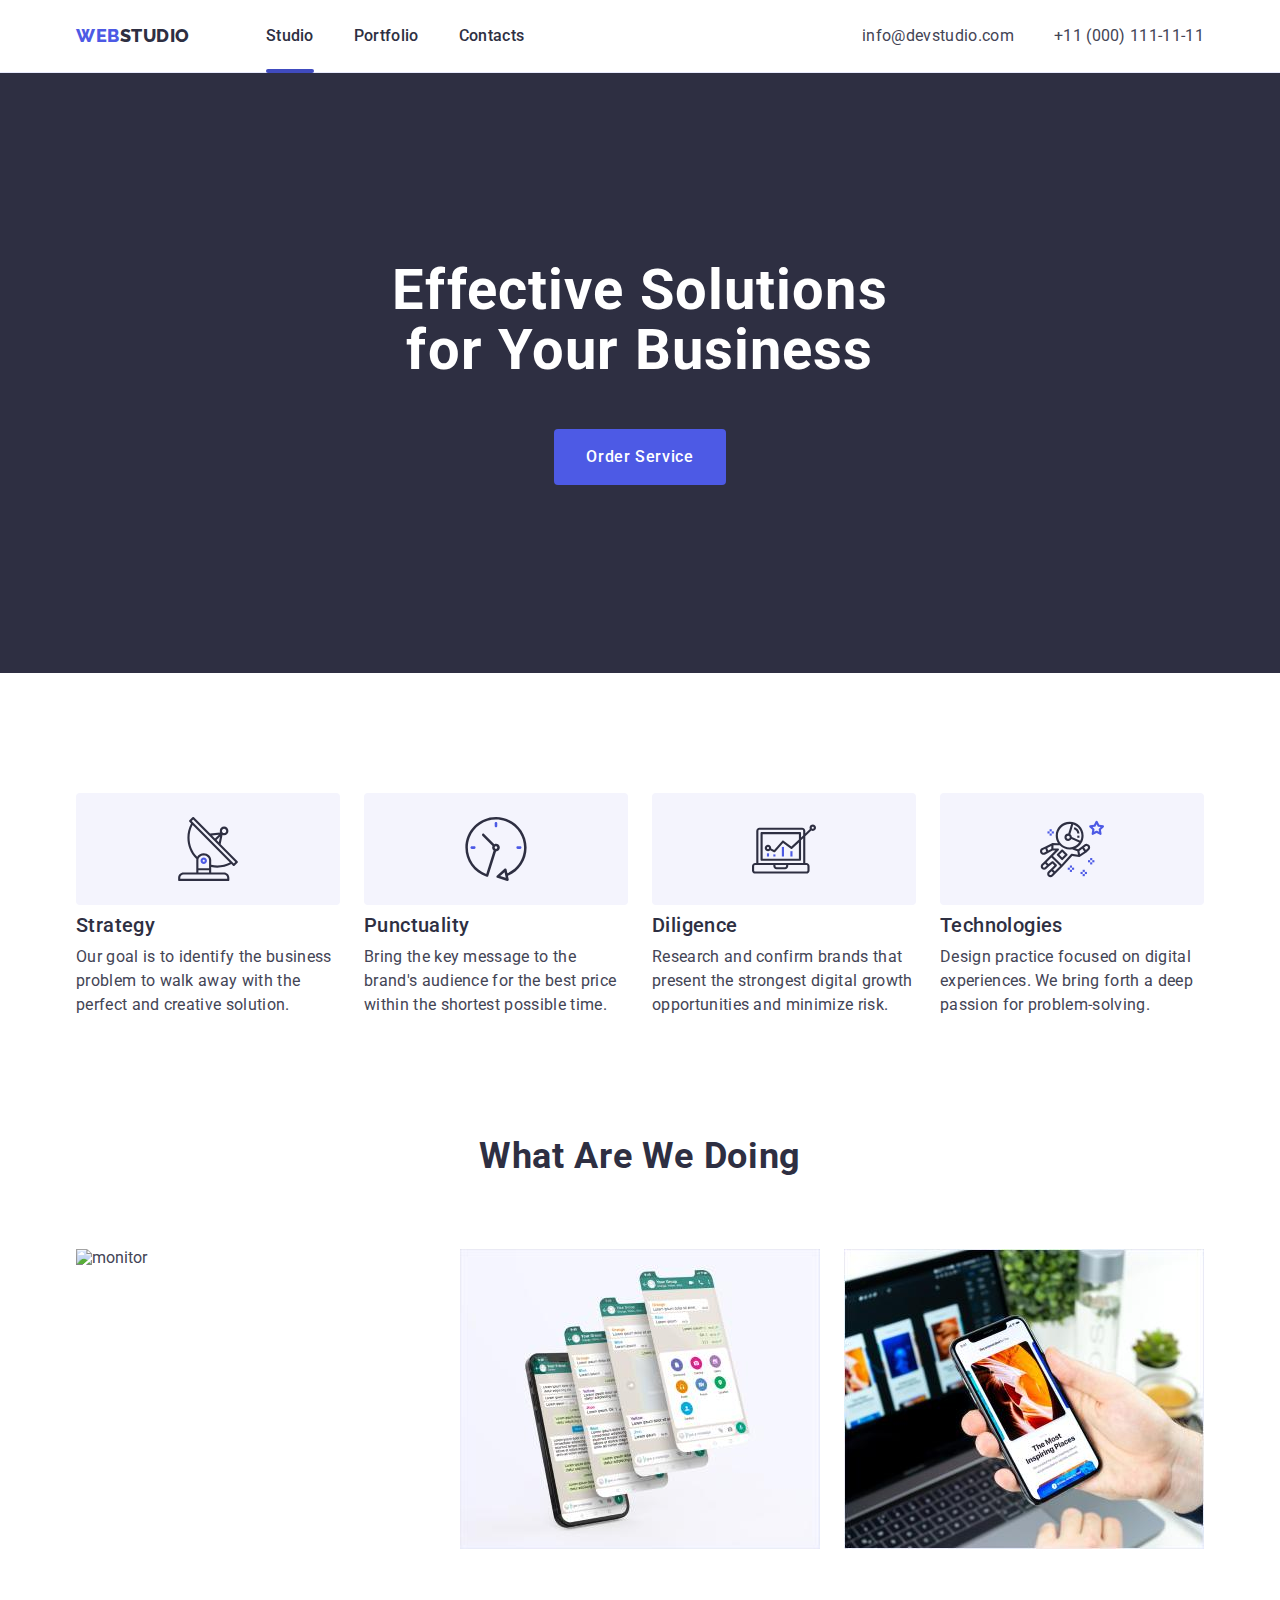
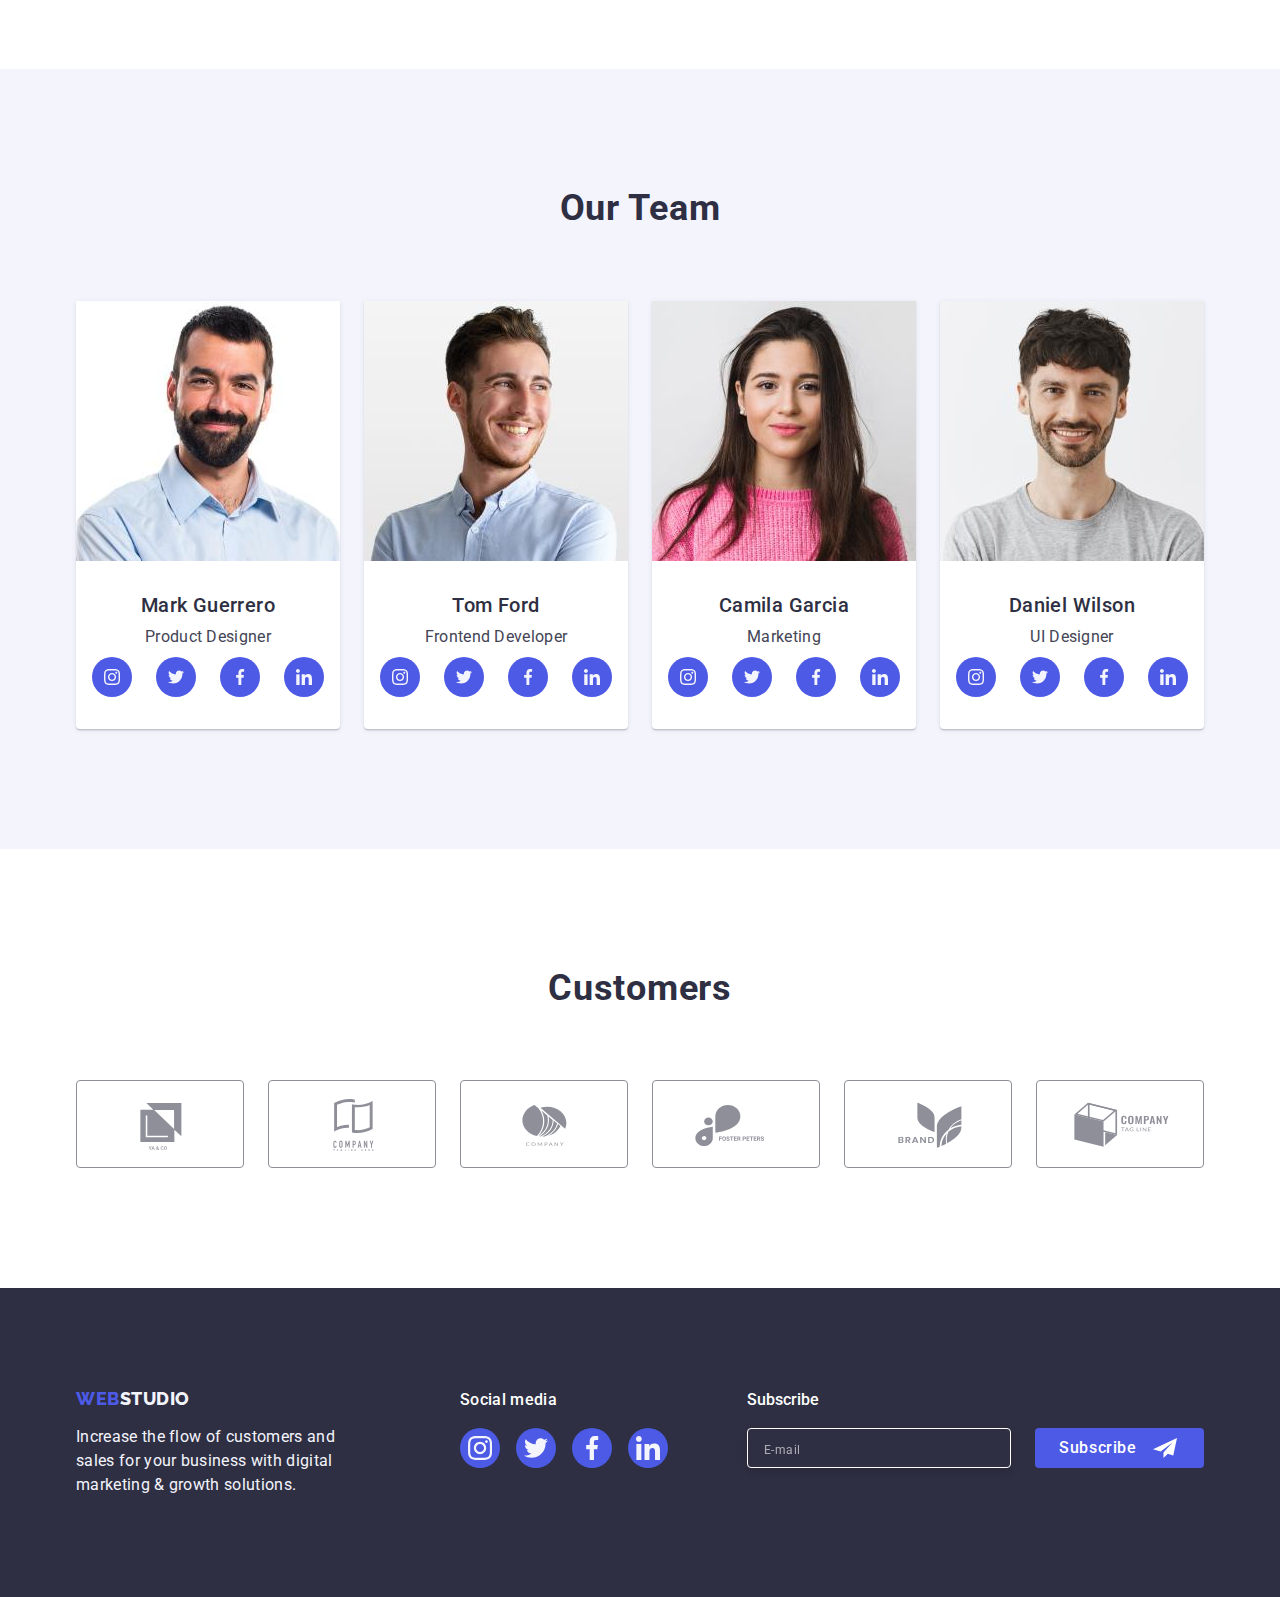
==== index.html @ d2560e0f "hw done" ====
<!DOCTYPE html>
<html lang="en">

<head>
    <meta charset="UTF-8">
    <meta http-equiv="X-UA-Compatible" content="IE=edge">
    <meta name="viewport" content="width=device-width, initial-scale=1.0">
    <title>Studio</title>
    <link rel="preconnect" href="https://fonts.googleapis.com">
    <link rel="preconnect" href="https://fonts.gstatic.com" crossorigin>
    <link href="https://fonts.googleapis.com/css2?family=Raleway:wght@800&family=Roboto:wght@400;500;700;900&display=swap"
        rel="stylesheet">
    <link rel="stylesheet" href="https://cdn.jsdelivr.net/npm/modern-normalize@1.1.0/modern-normalize.min.css">
    <link rel="stylesheet" href="./css/styles.css">
   
</head>

<body>
    <!-- header -->
    <header class="header">
        <div class="container header-container">
            <nav class="navbar">
                <a href="./index.html" class="logo header-logo link">Web<span class="studio">Studio</span></a>
                <ul class="navbar-list list">
                    <li class="navbar-item">
                        <a href="./index.html" class="navbar-link active link">Studio</a>
                    </li>
                    <li class="navbar-item">
                        <a href="./portfolio.html" class="navbar-link link">Portfolio</a>
                    </li>
                    <li class="navbar-item">
                        <a href="" class="navbar-link link">Contacts</a>
                    </li>
                </ul>
            </nav>
            <address class="address">
                <ul class="address-list list">
                    <li class="address-item">
                        <a href="mailto:info@devstudio.com" class="address-link link">info@devstudio.com</a>
                    </li>
                    <li class="address-item">
                        <a href="+110001111111" class="address-link link">+11 (000) 111-11-11</a>
                    </li>
                </ul>
            </address>
        </div>   
    </header>
    <main>
        <section class="hero">
            <div class="container">
                <h1 class="hero-title">Effective Solutions
                    for Your Business</h1>
                <button type="button" class="button" data-modal-open>Order Service</button>
            </div>   
        </section>
        <!-- features -->
        <section class="features">
            <div class="container">
                <h2 hidden class="title">features</h2>
                <ul class="features-list list">
                    <li class="features-item">
                        <div class="features-item-icon">
                            <svg class="features-icon" width="64" height="64">
                                <use href="./images/icons.svg#icon-antenna"></use>
                            </svg>
                        </div>
                        <h3 class="subtitle">Strategy</h3>
                        <p class="descr">Our goal is to identify the business
                            problem to walk away with the perfect and creative solution.</p>
                    </li>
                    <li class="features-item">
                        <div class="features-item-icon">
                            <svg class="features-icon" width="64" height="64">
                                <use href="./images/icons.svg#icon-clock"></use>
                            </svg>
                        </div>
                        <h3 class="subtitle">Punctuality</h3>
                        <p class="descr">Bring the key message to the brand's audience for the best price within the shortest possible
                            time.</p>
                    </li>
                    <li class="features-item">
                        <div class="features-item-icon">
                            <svg class="features-icon" width="64" height="64">
                                <use href="./images/icons.svg#icon-diagram"></use>
                            </svg>
                        </div>
                        <h3 class="subtitle">Diligence</h3>
                        <p class="descr">Research and confirm brands that present the strongest digital growth opportunities and
                            minimize
                            risk.</p>
                    </li>
                    <li class="features-item">
                        <div class="features-item-icon">
                            <svg class="features-icon" width="64" height="64">
                                <use href="./images/icons.svg#icon-astronaut"></use>
                            </svg>
                        </div>
                        <h3 class="subtitle">Technologies</h3>
                        <p class="descr">Design practice focused on digital experiences. We bring forth a deep passion for
                            problem-solving.</p>
                    </li>
                </ul>
            </div>   
        </section>
        <!-- What are we doing -->
        <section class="services">
            <div class="container">
                <h2 class="title">What are we doing</h2>
                <ul class="services-list list">
                    <li class="services-item"><img src="./images/img1.jpg" alt="monitor" width="360"></li>
                    <li class="services-item"><img src="./images/img2.jpg" alt="phon" width="360"></li>
                    <li class="services-item"><img src="./images/img3.jpg" alt="laptop" width="360"></li>
                </ul>
            </div>   
        </section>
        <!-- our team -->
        <section class="team">
            <div class="container">
                <h2 class="title">Our team</h2>
                <ul class="team-list list">
                    <li class="team-item">
                        <img src="./images/team/card1.jpg" alt="Mark Guerrero" width="264">
                        <div class="team-text">
                            <h3 class="subtitle">Mark Guerrero</h3>
                            <p class="descr">Product Designer</p>
                            <ul class="team-social-list list">
                                <li class="team-social-item">
                                    <a href="#" class="team-social-link link">
                                        <svg class="team-social-icon" width="16" height="16">
                                            <use href="./images/icons.svg#icon-instagram1"></use>
                                        </svg>
                                    </a>
                                </li>
                                <li class="team-social-item">
                                    <a href="" class="team-social-link link">
                                        <svg class="team-social-icon" width="16" height="16">
                                            <use href="./images/icons.svg#icon-twitter1"></use>
                                        </svg>
                                    </a>
                                </li>
                                <li class="team-social-item">
                                    <a href="" class="team-social-link link">
                                        <svg class="team-social-icon" width="16" height="16">
                                            <use href="./images/icons.svg#icon-facebook1"></use>
                                        </svg>
                                    </a>
                                </li>
                                <li class="team-social-item">
                                    <a href="" class="team-social-link link">
                                        <svg class="team-social-icon" width="16" height="16">
                                            <use href="./images/icons.svg#icon-linkedin1"></use>
                                        </svg>
                                    </a>
                                </li>
                            </ul>
                        </div>  
                    </li>
                    <li class="team-item">
                        <img src="./images/team/card2.jpg" alt="Tom Ford" width="264">
                        <div class="team-text">
                            <h3 class="subtitle">Tom Ford</h3>
                            <p class="descr">Frontend Developer</p>
                            <ul class="team-social-list list">
                                <li class="team-social-item">
                                    <a href="#" class="team-social-link link">
                                        <svg class="team-social-icon" width="16" height="16">
                                            <use href="./images/icons.svg#icon-instagram1"></use>
                                        </svg>
                                    </a>
                                </li>
                                <li class="team-social-item">
                                    <a href="" class="team-social-link link">
                                        <svg class="team-social-icon" width="16" height="16">
                                            <use href="./images/icons.svg#icon-twitter1"></use>
                                        </svg>
                                    </a>
                                </li>
                                <li class="team-social-item">
                                    <a href="" class="team-social-link link">
                                        <svg class="team-social-icon" width="16" height="16">
                                            <use href="./images/icons.svg#icon-facebook1"></use>
                                        </svg>
                                    </a>
                                </li>
                                <li class="team-social-item">
                                    <a href="" class="team-social-link link">
                                        <svg class="team-social-icon" width="16" height="16">
                                            <use href="./images/icons.svg#icon-linkedin1"></use>
                                        </svg>
                                    </a>
                                </li>
                            </ul>
                        </div>   
                    </li>
                    <li class="team-item">
                        <img src="./images/team/card3.jpg" alt="Camila Garcia" width="264">
                        <div class="team-text">
                            <h3 class="subtitle">Camila Garcia</h3>
                            <p class="descr">Marketing</p>
                            <ul class="team-social-list list">
                                <li class="team-social-item">
                                    <a href="#" class="team-social-link link">
                                        <svg class="team-social-icon" width="16" height="16">
                                            <use href="./images/icons.svg#icon-instagram1"></use>
                                        </svg>
                                    </a>
                                </li>
                                <li class="team-social-item">
                                    <a href="" class="team-social-link link">
                                        <svg class="team-social-icon" width="16" height="16">
                                            <use href="./images/icons.svg#icon-twitter1"></use>
                                        </svg>
                                    </a>
                                </li>
                                <li class="team-social-item">
                                    <a href="" class="team-social-link link">
                                        <svg class="team-social-icon" width="16" height="16">
                                            <use href="./images/icons.svg#icon-facebook1"></use>
                                        </svg>
                                    </a>
                                </li>
                                <li class="team-social-item">
                                    <a href="" class="team-social-link link">
                                        <svg class="team-social-icon" width="16" height="16">
                                            <use href="./images/icons.svg#icon-linkedin1"></use>
                                        </svg>
                                    </a>
                                </li>
                            </ul>
                        </div>   
                    </li>
                    <li class="team-item">
                        <img src="./images/team/card4.jpg" alt="Daniel Wilson" width="264">
                        <div class="team-text">
                            <h3 class="subtitle">Daniel Wilson</h3>
                            <p class="descr">UI Designer</p>
                            <ul class="team-social-list list">
                                <li class="team-social-item">
                                    <a href="#" class="team-social-link link">
                                        <svg class="team-social-icon" width="16" height="16">
                                            <use href="./images/icons.svg#icon-instagram1"></use>
                                        </svg>
                                    </a>
                                </li>
                                <li class="team-social-item">
                                    <a href="" class="team-social-link link">
                                        <svg class="team-social-icon" width="16" height="16">
                                            <use href="./images/icons.svg#icon-twitter1"></use>
                                        </svg>
                                    </a>
                                </li>
                                <li class="team-social-item">
                                    <a href="" class="team-social-link link">
                                        <svg class="team-social-icon" width="16" height="16">
                                            <use href="./images/icons.svg#icon-facebook1"></use>
                                        </svg>
                                    </a>
                                </li>
                                <li class="team-social-item">
                                    <a href="" class="team-social-link link">
                                        <svg class="team-social-icon" width="16" height="16">
                                            <use href="./images/icons.svg#icon-linkedin1"></use>
                                        </svg>
                                    </a>
                                </li>
                            </ul>
                        </div>   
                    </li>
                </ul>
            </div>   
        </section>
        <!-- customers -->
        <section class="customers">
            <div class="container">
                <h2 class="title customers-title">Customers</h2>
                <ul class="customers-list list">
                    <li class="customers-item">
                        <a href="#" class="customers-link link">
                            <svg class="customer-icon" width="104" height="56">
                                <use href="./images/icons.svg#icon-customer1"></use>
                            </svg>
                        </a>
                    </li>
                    <li class="customers-item">
                        <a href="#" class="customers-link link">
                            <svg class="customer-icon" width="104" height="56">
                                <use href="./images/icons.svg#icon-customer2"></use>
                            </svg>
                        </a>
                    </li>
                    <li class="customers-item">
                        <a href="#" class="customers-link link">
                            <svg class="customer-icon" width="104" height="56">
                                <use href="./images/icons.svg#icon-customer3"></use>
                            </svg>
                        </a>
                    </li>
                    <li class="customers-item">
                        <a href="#" class="customers-link link">
                            <svg class="customer-icon" width="104" height="56">
                                <use href="./images/icons.svg#icon-customer4"></use>
                            </svg>
                        </a>
                    </li>
                    <li class="customers-item">
                        <a href="#" class="customers-link link">
                            <svg class="customer-icon" width="104" height="56">
                                <use href="./images/icons.svg#icon-customer5"></use>
                            </svg>
                        </a>
                    </li>
                    <li class="customers-item">
                        <a href="#" class="customers-link link">
                            <svg class="customer-icon" width="104" height="56">
                                <use href="./images/icons.svg#icon-customer6"></use>
                            </svg>
                        </a>
                    </li>
                </ul>
            </div>
        </section>
    </main>
    <!-- footer -->
    <footer class="footer">
        <div class="container footer-container">
            <div class="footer-logo-container">
                <a href="./index.html" class="footer-logo link">Web<span class="footer-logo-studio">Studio</span></a>
                <p class="footer-descr">Increase the flow of customers and sales for your business with digital marketing & growth
                    solutions.</p>
            </div> 
            <div class="footer-media-container">
                <p class="footer-descr-media">Social media</p>
                <ul class="footer-list list">
                    <li class="footer-item">
                        <a href="#" class="footer-link link">
                            <svg class="footer-icon" width="24" height="24">
                                <use href="./images/icons.svg#icon-instagram2"></use>
                            </svg>
                        </a>
                    </li>
                    <li class="footer-item">
                        <a href="#" class="footer-link link">
                            <svg class="footer-icon" width="24" height="24">
                                <use href="./images/icons.svg#icon-twitter2"></use>
                            </svg>
                        </a>
                    </li>
                    <li class="footer-item">
                        <a href="#" class="footer-link link">
                            <svg class="footer-icon" width="24" height="24">
                                <use href="./images/icons.svg#icon-facebook2"></use>
                            </svg>
                        </a>
                    </li>
                    <li class="footer-item">
                        <a href="#" class="footer-link link">
                            <svg class="footer-icon" width="24" height="24">
                                <use href="./images/icons.svg#icon-linkedin2"></use>
                            </svg>
                        </a>
                    </li>
                </ul>
            </div>
            <div class="subscribe">
                <p class="footer-subscribe">Subscribe</p>
                <form class="subscribe-form">
                    <input type="email" name="email" placeholder="E-mail" class="email" />
                    <button type="submit" class="subscribe-button button">
                        Subscribe
                        <svg width="24" height="24" class="svg">
                            <use href="./images/icons.svg#icon-plane"></use>
                        </svg>
                    </button>
                </form>
            </div>
        </div>   
    </footer>
    <div class="backdrop is-hidden" data-modal>
        <div class="modal">
            <button type="button" class="modal-close-btn" data-modal-close>
                <svg class="modal-close-btn-icon" width="8" height="8">
                <use href="./images/icons.svg#icon-close-modal"></use></svg>
            </button>
            <p class="modal-text">Leave your contacts and we will call you back</p>
            <form class="modal-form">
                <label class="modal-form-field">
                    <span class="modal-form-input-desc">Name</span>
                    <span class="modal-form-input-wrapper">
                         <input type="text" name="user-name"  class="modal-form-input" required
                            pattern="[a-zA-Zа-яА-Я]+"
                            minlength="2">
                            <span class="modal-form-input-icon">
                                <svg width="18" height="24">
                                    <use href="./images/icons.svg#icon-person-black"></use>
                                </svg>
                            </span>
                        </span>
                </label>
                <label class="modal-form-field">
                    <span class="modal-form-input-desc">Phone</span>
                    <span class="modal-form-input-wrapper">
                        <input type="tel" name="user-phone" class="modal-form-input" required
                            pattern="[0-9]{3}-[0-9]{3}-[0-9]{2}-[0-9]{2}"
                            title="xxx-xxx-xx-xx">
                            <span class="modal-form-input-icon">
                                <svg width="18" height="24">
                                    <use href="./images/icons.svg#icon-phone"></use>
                                </svg>
                            </span>
                        </span>
                </label>
                <label class="modal-form-field">
                    <span class="modal-form-input-desc">Email</span>
                    <span class="modal-form-input-wrapper"> 
                    <input type="email" name="user-mail" class="modal-form-input">
                    <span class="modal-form-input-icon">
                        <svg width="18" height="24">
                            <use href="./images/icons.svg#icon-email-black1"></use>
                        </svg>
                    </span>
                </span>
                </label>
                <label class="modal-form-field">
                    <span class="modal-form-input-desc">Comment</span>
                    <textarea 
                        name="user-message"  
                        class="modal-form-message"
                        placeholder="Text input"
                    ></textarea>
                </label>
                <input
                    id="user-policy"
                    type="checkbox"
                    name="user-policy"
                    class="visually-hidden modal-form-check"/>
                <label for="user-policy" class="modal-form-check-desc">I accept the terms and conditions of the&nbsp;
                    <a href="" class="modal-privacy">Privacy Policy</a>
                </label>
                <button type="submit" class="modal-form-submit">Send</button>
            </form>
        </div>
    </div>
    <script src="./modal.js"></script>
</body>
<!-- is-hidden -->
       <!--  is-hidden -->
---- css/styles.css ----
:root {
    --main-color: #2E2F42;
    --active-color: #404BBF;
    --noactive-btn: #4D5AE5;
    --light-mode-bg: #F4F4FD;
    --subtle-backgrounds: #E7E9FC;
    --helper-text: #8E8F99;
    --body-text: #434455;
    --body-color: #FFFFFF;
}
h1,
h2,
h3,
h4,
p {
    margin-top: 0;
    margin-bottom: 0;
}
ul,
ol {
    margin-top: 0;
    margin-bottom: 0;
    padding-left: 0;
}
img {
    display: block;
}
button {
    cursor: pointer;
}

body{
    font-family: 'Roboto', sans-serif;
    background-color: var(--body-color);
    color: var(--body-text);
}

.list{
    list-style: none;
}

.link{
    text-decoration: none;
}

.container{
    padding: 0 15px;
    width: 1158px;
    margin: 0 auto;
}

/* Header */
.header-container{
    display: flex;
    justify-content: space-between;
}
.header {
    align-items: center;
    border-bottom: 1px solid var(--subtle-backgrounds);
    box-shadow: 0px 2px 1px rgba(46, 47, 66, 0.08), 0px 1px 1px rgba(46, 47, 66, 0.16), 0px 1px 6px rgba(46, 47, 66, 0.08);
}

.logo {
    font-family: 'Raleway', sans-serif;
    font-weight: 800;
    font-size: 18px;
    line-height: 1.17;
    letter-spacing: 0.03em;
    text-transform: uppercase;
    color: var(--noactive-btn);
}

.studio{
    color: var(--main-color);
}

.navbar{
    display: flex;
    align-items: center;

}

.header-logo {
    margin-right: 76px;
}

.navbar-list {
    display: flex;
    gap: 40px;
    padding: 24px 0 24px; 
}

/* .navbar-item {}  */

.navbar-link {
    position: relative;
    font-weight: 500;
    font-size: 16px;
    line-height: 1.5;
    letter-spacing: 0.02em;
    color: var(--main-color);
    padding: 24px 0 24px;
    transition: color 250ms cubic-bezier(0.4, 0, 0.2, 1);
}

.active::after {
    position: absolute;
    left: 0;
    bottom: -4px;
    content: '';
    display: block;
    width: 100%;
    height: 4px;
    border-radius: 2px;
    background-color:#404BBF;
    transition: opacity 250ms cubic-bezier(0.4, 0, 0.2, 1); ;
}






.navbar-link:hover,
.navbar-link:focus {
    color: var(--active-color);
}
.address {
    display: flex;
    align-items: center;
    font-style: normal;
}

.address-list {
    display: flex;
    gap: 40px;
} 

/* .address-item */


.address-link {
    font-weight: 400;
    font-size: 16px;
    line-height: 1.5;
    letter-spacing: 0.02em;
    color: var(--body-text);
    transition: color 250ms cubic-bezier(0.4, 0, 0.2, 1);
}

.address-link:hover,
.address-link:focus{
    color: var(--active-color);
}



/* Hero */

.hero {
    max-width: 1440px;
    margin: 0 auto;
    background-image: linear-gradient(rgba(46, 47, 66, 0.7),rgba(46, 47, 66, 0.7)), url(../images/herobg.jpg);
    background-repeat: no-repeat;
    background-position: center;
    background-size: cover;
    background-clip: padding-box;
    background-color: var(--main-color);
    padding-top: 188px;
    padding-bottom: 188px;
}

.hero-title {
    font-weight: 700;
    font-size: 56px;
    line-height: 1.07;
    letter-spacing: 0.02em;
    text-align: center;
    max-width: 496px;
    margin-bottom: 48px;
    margin-left: auto;
    margin-right: auto;
    color: var(--body-color);
}

.button {
    display: block;
    min-width: 169px;
    padding: 16px 32px;
    margin-left: auto;
    margin-right: auto;
    font-family: 'Roboto', sans-serif;
    font-weight: 500;
    font-size: 16px;
    line-height: 1.5;
    letter-spacing: 0.04em;
    color: var(--body-color);
    background-color: var(--noactive-btn);
    border: none;
    border-radius: 4px;
    transition: background-color 250ms cubic-bezier(0.4, 0, 0.2, 1);
}

.button:hover,
.button:focus{
    background-color: var(--active-color);
}

/* Features */

.features {
padding-top: 120px;
padding-bottom: 120px;
}


.features-list {
    display: flex;
    gap: 24px;
}

.features-item {
    width: 264px;
} 
.features-item-icon {
    display: flex;
    justify-content: center;
    align-items: center;
    background-color: var(--light-mode-bg);
    height: 112px;
    margin-bottom: 8px;
    border-radius: 4px;
}

.subtitle {
    font-weight: 500;
    font-size: 20px;
    line-height: 1.2;
    letter-spacing: 0.02em;
    margin-bottom: 8px;
    color: var(--main-color);
}

.descr {
    font-weight: 400;
    font-size: 16px;
    line-height: 1.5;
    letter-spacing: 0.02em;
    color: var(--body-text);
}

/*  What are we doing */

.services {
    padding-bottom: 120px;
} 

.title {
    margin-bottom: 72px;
    font-weight: 700;
    font-size: 36px;
    line-height: 1.11;
    letter-spacing: 0.02em;
    text-align: center;
    text-transform: capitalize;
    color: var(--main-color);
}

.services-list {
    display: flex;
    gap: 24px;
}



/* .services-item {}  */

/* Our team */

.team {
    padding-bottom: 120px;
    padding-top: 120px;
    background-color: var(--light-mode-bg);
}


.team-list {
    display: flex;
    gap: 24px;
} 


.team-item {
    background-color: var(--body-color);
    box-shadow: 0px 1px 6px rgba(46, 47, 66, 0.08), 0px 1px 1px rgba(46, 47, 66, 0.16), 0px 2px 1px rgba(46, 47, 66, 0.08);
    border-radius: 0 0 4px 4px;
}
.team-text{
    text-align: center;
    padding: 32px 0;
}

.team-social-list {
    display: flex;
    justify-content: center;
    gap: 24px;
    margin-top: 8px;
}




.team-social-link {
    display: flex;
    justify-content: center;
    align-items: center;
    background-color: var(--noactive-btn);
    border-radius: 50%;
    width: 40px;
    height: 40px;
    transition: background-color 250ms cubic-bezier(0.4, 0, 0.2, 1);
}

.team-social-link:hover,
.team-social-link:focus {
    background-color: var(--active-color);
}


.team-social-icon {
    fill: var(--light-mode-bg);
}


/* customer */

.customers {
    padding-top: 120px;
    padding-bottom: 120px;
}
.customers-title{
    line-height: 1.1;
}





.customers-list {
    display: flex;
    justify-content: center;
    gap: 24px;
}



.customers-item {
    width: 168px;
    height: 88px;
}

.customers-link {
    display: flex;
    justify-content: center;
    align-items: center;
    border: 1px solid var(--helper-text);
    border-radius: 4px;
    color: #8e8f99;
    width: 100%;
    height: 100%;
    transition: fill 250ms cubic-bezier(0.4, 0, 0.2, 1), border-color 250ms cubic-bezier(0.4, 0, 0.2, 1), color 250ms cubic-bezier(0.4, 0, 0.2, 1);
}
.customers-link:hover,
.customers-link:focus{
    color: #404bbf;
    border-color: var(--active-color);
}



.customer-icon {
    fill: currentColor;
    transition: fill 250ms cubic-bezier(0.4, 0, 0.2, 1);
}

.customers-link:hover .customer-icon,
.customers-link:focus .customer-icon {
    fill: var(--active-color);
}






/* Footer */

.footer {
    padding-top: 100px;
    padding-bottom: 100px;
    background-color: var(--main-color);
}

.footer-logo {
    display: inline-block;
    margin-bottom: 16px;
    font-family: 'Raleway', sans-serif;
    font-weight: 800;
    font-size: 18px;
    line-height: 1.17;
    letter-spacing: 0.03em;
    text-transform: uppercase;
    color: var(--noactive-btn);
}
.footer-logo-studio{
    color: var(--light-mode-bg);
}
.footer-descr {
    font-weight: 400;
    font-size: 16px;
    line-height: 1.5;
    letter-spacing: 0.02em;
    width: 264px;
    color: var(--light-mode-bg);
}
.footer-container {
    display: flex;
    align-items: baseline;
}
.footer-logo-container{
    margin-right: 120px;
}

   



.footer-descr-media {
    font-weight: 500;
    font-size: 16px;
    line-height: 1.5;
    letter-spacing: 0.02em;
    color: var(--body-color);
    margin-bottom: 16px;
}

.footer-list {
    display: flex;
    align-items: baseline;
    gap: 16px;
}



.footer-item {
    
    width: 40px;
    height: 40px;
    
}

.footer-link {
    display: flex;
    justify-content: center;
    align-items: center;
    width: 100%;
    height: 100%;
    background-color: var(--noactive-btn);
    border-radius: 50%;  
    transition: background-color 250ms cubic-bezier(0.4, 0, 0.2, 1);
}
.footer-link:hover,
.footer-link:focus {
    background-color: #31D0AA;
}



.footer-icon {
    fill: var(--light-mode-bg)
}

/* Portfolio */

.portfolio {
    padding-top: 96px;
    padding-bottom: 120px;
}

.btn-list {
    display: flex;
    gap: 24px;
    justify-content: center;
    margin-bottom: 72px;
}

/* .btn-item {} */

.buttons {
    padding: 12px 24px;
    font-family: 'Roboto', sans-serif;
    font-weight: 500;
    font-size: 16px;
    line-height: 1.5;
    letter-spacing: 0.04em;
    color: var(--noactive-btn);
    background-color: var(--light-mode-bg);
    border: 1px solid var(--subtle-backgrounds);
    border-radius: 4px;
    cursor: pointer; 
    transition: color 250ms cubic-bezier(0.4, 0, 0.2, 1),box-shadow 250ms cubic-bezier(0.4, 0, 0.2, 1),background-color 250ms cubic-bezier(0.4, 0, 0.2, 1);
}
.buttons:hover,
.buttons:focus{
    box-sizing: border-box;
    color: var(--body-color);
    background-color: var(--active-color);
    border: 1px solid transparent;
    box-shadow: 0px 2px 2px 0px #0000001F, 0px 2px 1px 0px #00000014, 0px 3px 1px 0px #0000001A;
}

.photo-list {
    display: flex;
    flex-wrap: wrap;
    gap: 48px 24px;
}

.photo-item {
    border-color: var(--body-color);
}




.photo-link {
    display: block;
    transition: box-shadow 250ms cubic-bezier(0.4, 0, 0.2, 1);
}


.photo-link-images {
    position: relative;
    overflow: hidden;
}

.overlay {
    position: absolute;
    top: 0;
    left: 0;
    font-weight: 400;
    font-size: 16px;
    line-height: 24px;
    letter-spacing: 0.02em;
    color: #F4F4FD;
    width: 100%;
    height: 100%;
    padding-top: 40px;
    padding-left: 32px;
    padding-right: 32px;
    padding-bottom: 40px;
    background-color: #4D5AE5;
    overflow: auto;
    transform: translate(0, 100%);
    transition: transform 250ms linear;
}

.photo-item:hover .overlay,
.photo-item:focus .overlay {
    transform: translate(0, 0);
}

.photo-link:hover,
.photo-link:focus {
    box-shadow: 0px 2px 1px 0px #2E2F4214, 0px 1px 1px 0px #2E2F4229, 0px 1px 6px 0px #2E2F4214;
}
    




.photo-text {
    padding: 32px 16px;
    border: 1px solid var(--subtle-backgrounds);
    border-top: none;
}



/* modal window */

.backdrop {
    position: fixed;
    top: 0;
    left: 0;
    z-index: 100;
    width: 100%;
    height: 100%;
    background-color: rgba(46, 47, 66, 0.4);
    opacity: 1;
    transform: scale(1);
    transition: opacity 500ms cubic-bezier(0.4, 0, 0.2, 1),visibility 500ms cubic-bezier(0.4, 0, 0.2, 1),transform 500ms cubic-bezier(0.4, 0, 0.2, 1);
    }


.is-hidden {
    opacity: 0;
    visibility: hidden;
    pointer-events: none;
    transform: scale(1.2),
}


.modal {
    position: absolute;
    top: 50%;
    left: 50%;
    transform: translate(-50%, -50%);
    width: 408px;
    height: 584px;
    background: #FCFCFC;
    box-shadow: 0px 1px 1px rgba(0, 0, 0, 0.14), 0px 1px 3px rgba(0, 0, 0, 0.12), 0px 2px 1px rgba(0, 0, 0, 0.2);
    border-radius: 4px;
    transition: transform 500ms cubic-bezier(0.4, 0, 0.2, 1); 
    transition: visibility 500ms cubic-bezier(0.4, 0, 0.2, 1);
    transition: opacity 500ms cubic-bezier(0.4, 0, 0.2, 1);
    padding: 72px 24px 24px;
}

.backdrop.is-hidden .modal{
    transform: translate(0.6);
}


.modal-close-btn {
    position: absolute;
    top: 10px;
    right: 10px;
    display: flex;
    background-color: var(--subtle-backgrounds);
    border: 1px solid var(--helper-text);
    padding: 0;
    height: 24px;
    width: 24px;
    border-radius: 50%;
    justify-content: center;
    align-items: center;
    transition: background-color 250ms cubic-bezier(0.4, 0, 0.2, 1);
}



.modal-close-btn:hover,
.modal-close-btn:focus {
    border-color: var(--active-color);
    background-color: var(--active-color);
}


.modal-close-btn-icon{
    transition: fill 250ms cubic-bezier(0.4, 0, 0.2, 1);
}


.modal-close-btn:hover .modal-close-btn-icon,
.modal-close-btn:focus .modal-close-btn-icon {
    fill: var(--body-color);
}


.modal-form {
    display: flex;
    flex-direction: column;
}

.modal-form-input {
    width: 100%;
    height: 40px;
    padding-left: 42px;
    border: 1px solid rgba(46, 47, 66, 0.4);
    border-radius: 4px;
    padding-left: 38px;
    padding-top: 11px;
    padding-bottom: 11px;
    margin-bottom: 8px;
    color: var(--main-color);
    transition: border-color 250ms cubic-bezier(0.4, 0, 0.2, 1);
}
.modal-form-input-desc {
    display: block;
    margin-bottom: 4px;
    font-style: normal;
    font-weight: 400;
    font-size: 12px;
    line-height: calc(14/12);
    letter-spacing: 0.04em;
    color: var(--helper-text);
}
.modal-text {
    margin-bottom: 16px;
    font-style: normal;
    font-weight: 500;
    font-size: 16px;
    line-height: calc(24/16);
    text-align: center;
    letter-spacing: 0.02em;
    color: var(--main-color);
}


.modal-form-input-icon {
    position: absolute;
    top: 50%;
    left: 16px;
    transform: translateY(-50%);
    fill: var(--main-color);
    transition: fill 250ms cubic-bezier(0.4, 0, 0.2, 1);
}
.modal-form-input:focus {
    outline: none;
    border-color: var(--noactive-btn);
}

.modal-form-message {
    resize: none;
    width: 100%;
    height: 120px;
    border: 1px solid #21212133;
    border-radius: 4px;
    padding: 8px 16px;
    margin-bottom: 16px;
    color: #2E2F42;
    font-size: 12px;
    line-height: 1.33;
    transition: border-color 250ms cubic-bezier(0.4, 0, 0.2, 1);
}
.modal-form-message::placeholder {
    font-size: 12px;
    color: #75757580;
}

.modal-form-message:focus {
    outline: none;
    border-color: #4D5AE5;
}



.modal-form-input-wrapper {
    display: block;
    position: relative;
}

.modal-form-input-icon {
    position: absolute;
    top: 50%;
    left: 16px;
    transform: translateY(-50%);
    fill: var(--main-color);
    transition: fill 250ms cubic-bezier(0.4, 0, 0.2, 1);
}

.modal-form-input:focus+.modal-form-input-icon {
    fill: var(--noactive-btn);
}


.modal-form-check-desc::before {
    content: "";
    display: block;
    width: 18px;
    height: 18px;
    border: 1px solid #2E2F42;
    border-radius: 2px;
    cursor: pointer;
    margin-right: 8px;
}
.modal-form-check-desc {
    display: flex;
    align-items: center;
    font-size: 12px;
    line-height: 1.33;
    color: #757575;
    margin-bottom: 24px;
}

.modal-privacy {
    color: var(--noactive-btn);
    text-decoration: underline;
}
.modal-form-check:checked+.modal-form-check-desc::before {
    background-color: var(--active-color);
    border-color: var(--active-color);
    background-image: url(../images/check.svg);
    background-repeat: no-repeat;
    background-position: center;
}
.modal-form-check:focus+.modal-form-check-desc::before {
    outline: 1px solid var(--active-color);
}
.modal-form-submit {
    align-self: center;
    padding: 16px 32px;
    width: 170px;
    height: 56px;
    font-size: 16px;
    line-height: 1.5;
    font-weight: 500;
    color: var(--body-color);
    background: var(--noactive-btn);
    border: none;
    box-shadow: 0px 4px 4px rgba(0, 0, 0, 0.15);
    border-radius: 4px;
    transition: background-color 250ms cubic-bezier(0.4, 0, 0.2, 1);
}
.modal-form-submit:hover,
.modal-form-submit:focus {
    background-color: var(--active-color);
}


.visually-hidden {
    position: absolute;
    width: 1px;
    height: 1px;
    margin: -1px;
    padding: 0;
    overflow: hidden;
    border: 0;
    clip: rect(0 0 0 0);
}  




.footer-subscribe {
    margin-bottom: 16px;
    line-height: 1.5;
    font-weight: 500;
    text-align: left;
    color: var(--body-color);
}

.subscribe {
    margin-left: auto;
}
.email {
    width: 264px;
    height: 40px;
    padding-left: 16px;
    padding-top: 8px;
    padding-bottom: 8px;
    margin-right: 24px;
    color: var(--body-color);
    border: 1px solid var(--body-color);
    filter: drop-shadow(0px 4px 4px rgba(0, 0, 0, 0.15));
    border-radius: 4px;
    background-color: var(--main-color);
}
.email::placeholder {
    font-weight: 400;
    font-size: 12px;
    line-height: 2;
    letter-spacing: 0.04em;
    color: rgba(255, 255, 255, 0.6);
}
.subscribe-form {
    display: flex;
}
.subscribe-button {
    display: flex;
    padding: 8px 24px;
    border: 0;
    border-radius: 4px;
    background-color: var(--noactive-btn);
    color: var(--body-color);
}
.svg {
    margin-left: 16px;
    fill: var(--body-color);
}

/* (../images/check-modal.svg) */
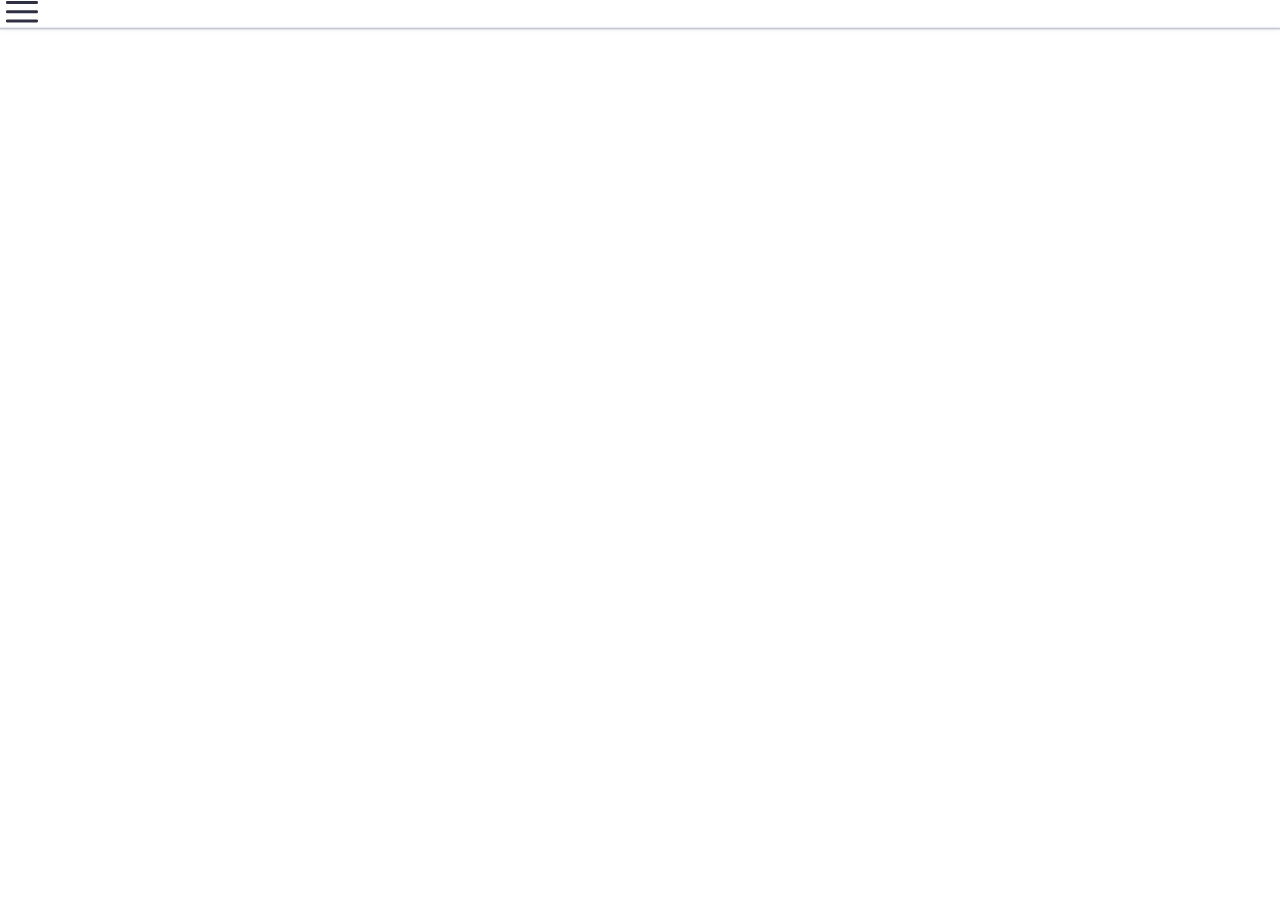
==== commit 8b7a87a0: "mobile menu done" ====
--- a/index.html
+++ b/index.html
@@ -12,13 +12,15 @@
         rel="stylesheet">
     <link rel="stylesheet" href="https://cdn.jsdelivr.net/npm/modern-normalize@1.1.0/modern-normalize.min.css">
     <link rel="stylesheet" href="./css/styles.css">
+    <link rel="stylesheet" href="./css/mobile.css">
+    <link rel="stylesheet" href="./css/tablet.css">
+    <link rel="stylesheet" href="./css/desktop.css">
    
 </head>
 
 <body>
-    <!-- header -->
     <header class="header">
-        <div class="container header-container">
+        <!-- <div class="container header-container">
             <nav class="navbar">
                 <a href="./index.html" class="logo header-logo link">Web<span class="studio">Studio</span></a>
                 <ul class="navbar-list list">
@@ -42,10 +44,75 @@
                         <a href="+110001111111" class="address-link link">+11 (000) 111-11-11</a>
                     </li>
                 </ul>
-            </address>
-        </div>   
+            </address> -->
+            <button type="button" class="menu-open" data-menu-open>
+                <svg class="menu-open-icon" width="32" height="22">
+                    <use href="./images/icons.svg#icon-hamburger"></use>
+                </svg>
+            </button>
+        </div> 
+        <div class="mobile-menu is-hidden" data-menu> 
+            <div class="container menu-container">
+                <div>
+                    <button type="button" class="menu-close" data-menu-close>
+                        <svg class="menu-close-icon" width="8" height="8">
+                            <use href="./images/icons.svg#icon-close-modal"></use>
+                        </svg>
+                    </button>
+                    <nav>
+                        <ul class="mobile-menu-list list">
+                            <li class="mobile-menu-item">
+                                <a href="./index.html" class="mobile-menu-link link page-active">Studio</a>
+                            </li>
+                            <li class="mobile-menu-item">
+                                <a href="./portfolio.html" class="mobile-menu-link link">Portfolio</a>
+                            </li>
+                            <li class="mobile-menu-item">
+                                <a href="#" class="mobile-menu-link link">Contacts</a>
+                            </li>
+                        </ul>
+                    </nav>
+                </div>
+                <div class="menu-middle-content">
+                    <a href="tel:+110001111111" class="mobile-menu-tel link">+11 (000) 111-11-11</a>
+                    <a href="mailto:info@devstudio.com" class="mobile-menu-email link">info@devstudio.com</a>
+                </div>
+                <div>
+                    <ul class="mobile-social-list list">
+                        <li class="mobile-social-item">
+                            <a href="" class="mobile-social-link link">
+                                <svg class="mobile-social-icon" width="24" height="24">
+                                    <use href="./images/icons.svg#icon-instagram1"></use>
+                                </svg>
+                            </a>
+                        </li>
+                        <li class="mobile-social-item">
+                            <a href="" class="mobile-social-link link">
+                                <svg class="mobile-social-icon" width="24" height="24">
+                                    <use href="./images/icons.svg#icon-twitter1"></use>
+                                </svg>
+                            </a>
+                        </li>
+                        <li class="mobile-social-item">
+                            <a href="" class="mobile-social-link link">
+                                <svg class="mobile-social-icon" width="24" height="24">
+                                    <use href="./images/icons.svg#icon-facebook1"></use>
+                                </svg>
+                            </a>
+                        </li>
+                        <li class="mobile-social-item">
+                            <a href="" class="mobile-social-link link">
+                                <svg class="mobile-social-icon" width="24" height="24">
+                                    <use href="./images/icons.svg#icon-linkedin1"></use>
+                                </svg>
+                            </a>
+                        </li>
+                    </ul>
+                </div>
+            </div>
+        </div>  
     </header>
-    <main>
+    <!-- <main>
         <section class="hero">
             <div class="container">
                 <h1 class="hero-title">Effective Solutions
@@ -53,7 +120,7 @@
                 <button type="button" class="button" data-modal-open>Order Service</button>
             </div>   
         </section>
-        <!-- features -->
+
         <section class="features">
             <div class="container">
                 <h2 hidden class="title">features</h2>
@@ -102,7 +169,7 @@
                 </ul>
             </div>   
         </section>
-        <!-- What are we doing -->
+
         <section class="services">
             <div class="container">
                 <h2 class="title">What are we doing</h2>
@@ -113,7 +180,7 @@
                 </ul>
             </div>   
         </section>
-        <!-- our team -->
+
         <section class="team">
             <div class="container">
                 <h2 class="title">Our team</h2>
@@ -269,7 +336,7 @@
                 </ul>
             </div>   
         </section>
-        <!-- customers -->
+
         <section class="customers">
             <div class="container">
                 <h2 class="title customers-title">Customers</h2>
@@ -320,7 +387,7 @@
             </div>
         </section>
     </main>
-    <!-- footer -->
+
     <footer class="footer">
         <div class="container footer-container">
             <div class="footer-logo-container">
@@ -439,8 +506,9 @@
                 <button type="submit" class="modal-form-submit">Send</button>
             </form>
         </div>
-    </div>
-    <script src="./modal.js"></script>
+    </div> -->
+    <script src="./js/modal.js"></script>
+    <script src="./js/mobile-menu.js"></script>
 </body>
 <!-- is-hidden -->
        <!--  is-hidden -->--- a/css/styles.css
+++ b/css/styles.css
@@ -508,7 +508,8 @@
     border: 1px solid var(--subtle-backgrounds);
     border-radius: 4px;
     cursor: pointer; 
-    transition: color 250ms cubic-bezier(0.4, 0, 0.2, 1),box-shadow 250ms cubic-bezier(0.4, 0, 0.2, 1),background-color 250ms cubic-bezier(0.4, 0, 0.2, 1);
+    transition: color 250ms cubic-bezier(0.4, 0, 0.2, 1),box-shadow 250ms cubic-bezier(0.4, 0, 0.2, 1),background-color 250ms cubic-bezier(0.4, 0, 0.2, 1),
+    border 250ms cubic-bezier(0.4, 0, 0.2, 1);
 }
 .buttons:hover,
 .buttons:focus{
@@ -620,8 +621,6 @@
     background: #FCFCFC;
     box-shadow: 0px 1px 1px rgba(0, 0, 0, 0.14), 0px 1px 3px rgba(0, 0, 0, 0.12), 0px 2px 1px rgba(0, 0, 0, 0.2);
     border-radius: 4px;
-    transition: transform 500ms cubic-bezier(0.4, 0, 0.2, 1); 
-    transition: visibility 500ms cubic-bezier(0.4, 0, 0.2, 1);
     transition: opacity 500ms cubic-bezier(0.4, 0, 0.2, 1);
     padding: 72px 24px 24px;
 }
@@ -633,8 +632,8 @@
 
 .modal-close-btn {
     position: absolute;
-    top: 10px;
-    right: 10px;
+    top: 24px;
+    right: 24px;
     display: flex;
     background-color: var(--subtle-backgrounds);
     border: 1px solid var(--helper-text);
@@ -679,7 +678,7 @@
     border: 1px solid rgba(46, 47, 66, 0.4);
     border-radius: 4px;
     padding-left: 38px;
-    padding-top: 11px;
+    padding-top: 10px;
     padding-bottom: 11px;
     margin-bottom: 8px;
     color: var(--main-color);
@@ -695,6 +694,7 @@
     letter-spacing: 0.04em;
     color: var(--helper-text);
 }
+
 .modal-text {
     margin-bottom: 16px;
     font-style: normal;
@@ -715,7 +715,8 @@
     fill: var(--main-color);
     transition: fill 250ms cubic-bezier(0.4, 0, 0.2, 1);
 }
-.modal-form-input:focus {
+.modal-form-input:focus,
+.modal-form-input:hover{
     outline: none;
     border-color: var(--noactive-btn);
 }
@@ -750,16 +751,19 @@
     position: relative;
 }
 
+
 .modal-form-input-icon {
     position: absolute;
-    top: 50%;
+    top: 46%;
     left: 16px;
     transform: translateY(-50%);
     fill: var(--main-color);
     transition: fill 250ms cubic-bezier(0.4, 0, 0.2, 1);
 }
 
-.modal-form-input:focus+.modal-form-input-icon {
+
+.modal-form-input:focus + .modal-form-input-icon,
+.modal-form-input:hover + .modal-form-input-icon {
     fill: var(--noactive-btn);
 }
 
@@ -787,14 +791,14 @@
     color: var(--noactive-btn);
     text-decoration: underline;
 }
-.modal-form-check:checked+.modal-form-check-desc::before {
+.modal-form-check:checked + .modal-form-check-desc::before {
     background-color: var(--active-color);
     border-color: var(--active-color);
     background-image: url(../images/check.svg);
     background-repeat: no-repeat;
     background-position: center;
 }
-.modal-form-check:focus+.modal-form-check-desc::before {
+.modal-form-check:focus + .modal-form-check-desc::before {
     outline: 1px solid var(--active-color);
 }
 .modal-form-submit {
@@ -879,4 +883,162 @@
     fill: var(--body-color);
 }
 
+/* mobile-menu */
+
+.menu-open {
+    width: 32px;
+    height: 22px;
+    background: transparent;
+    border: none;
+    stroke: var(--main-color);
+}
+
+.mobile-menu {
+    position: fixed;
+    width: 100vw;
+    height: 100vh;
+    background-color: var(--body-color);
+    top: 0;
+    z-index: 1;
+    padding-top: 24px;
+    padding-right: 24px;
+    padding-left: 40px;
+    padding-bottom: 40px;
+    overflow: hidden;
+}
+
+.menu-container {
+    display: flex;
+    justify-content: space-between;
+    flex-direction: column;
+    width: 100%;
+    height: 100%;
+    overflow: auto;
+}
+
+
+.menu-close {
+    display: flex;
+    width: 24px;
+    height: 24px;
+    align-items: center;
+    justify-content: center;
+    margin-bottom: 32px;
+    margin-left: auto;
+    border-radius: 50%;
+    border: 1px solid rgba(0, 0, 0, 0.1);
+    background-color: var(--subtle-backgrounds);
+}
+.menu-close:hover,
+.menu-close:focus {
+    fill: var(--body-color);
+    background-color: var(--noactive-btn);
+}
+.menu-close:active {
+    fill: var(--body-color);
+    background-color: var(--noactive-btn);
+}
+
+
+
+.mobile-menu-list {}
+
+
+.mobile-menu-item:not(:last-child) {
+    margin-bottom: 24px;
+}
+
+.mobile-menu-link {
+    font-weight: 700;
+    font-size: 36px;
+    line-height: 1.1;
+    letter-spacing: 0.02em;
+    text-transform: capitalize;
+    color: var(--main-color);
+    transition: color 250ms cubic-bezier(0.4, 0, 0.2, 1);    
+}
+.mobile-menu-link:hover,
+.mobile-menu-link:focus {
+    color: var(--noactive-btn);
+}
+.mobile-menu-item > .page-active {
+    color: var(--noactive-btn);
+}
+
+
+.menu-middle-content {
+    margin-top: 200px;
+    margin-bottom: 48px;
+}
+
+.mobile-menu-tel {
+    display: block;
+    width: 100%;
+    font-weight: 700;
+    font-size: 24px;
+    line-height: 1.1;
+    text-transform: capitalize;
+    color: var(--active-color);
+    margin-bottom: 40px;
+}
+
+
+
+.mobile-menu-email {
+    display: block;
+    font-weight: 500;
+    font-size: 20px;
+    line-height: 1.2;
+    letter-spacing: 0.02em;
+    color: var(--body-text);
+    transition: color 250ms cubic-bezier(0.4, 0, 0.2, 1);
+}
+.mobile-menu-email:focus,
+.mobile-menu-email:hover {
+    color: var(--noactive-btn);
+}
+
+.mobile-social-list {
+    display: flex;
+    flex-direction: row;
+    gap: 25px;
+}
+
+
+.mobile-social-link {
+    display: flex;
+    width: 40px;
+    height: 40px;
+    background-color: var(--noactive-btn);
+    border: 1px solid rgba(0, 0, 0, 0.1);
+    border-radius: 50%;
+    align-items: center;
+    justify-content: center;
+    transition: background-color 250ms cubic-bezier(0.4, 0, 0.2, 1);
+}
+.mobile-social-link:hover,
+.mobile-social-link:focus {
+    background-color: var(--active-color);
+}
+
+.mobile-social-icon {
+    fill: var(--body-color);
+}
+
+
+.is-hidden {
+    opacity: 0;
+    visibility: hidden;
+    pointer-events: none;
+}
+
+
+
+
+
+/* .page-active {} */
+
+
+
+
 /* (../images/check-modal.svg) */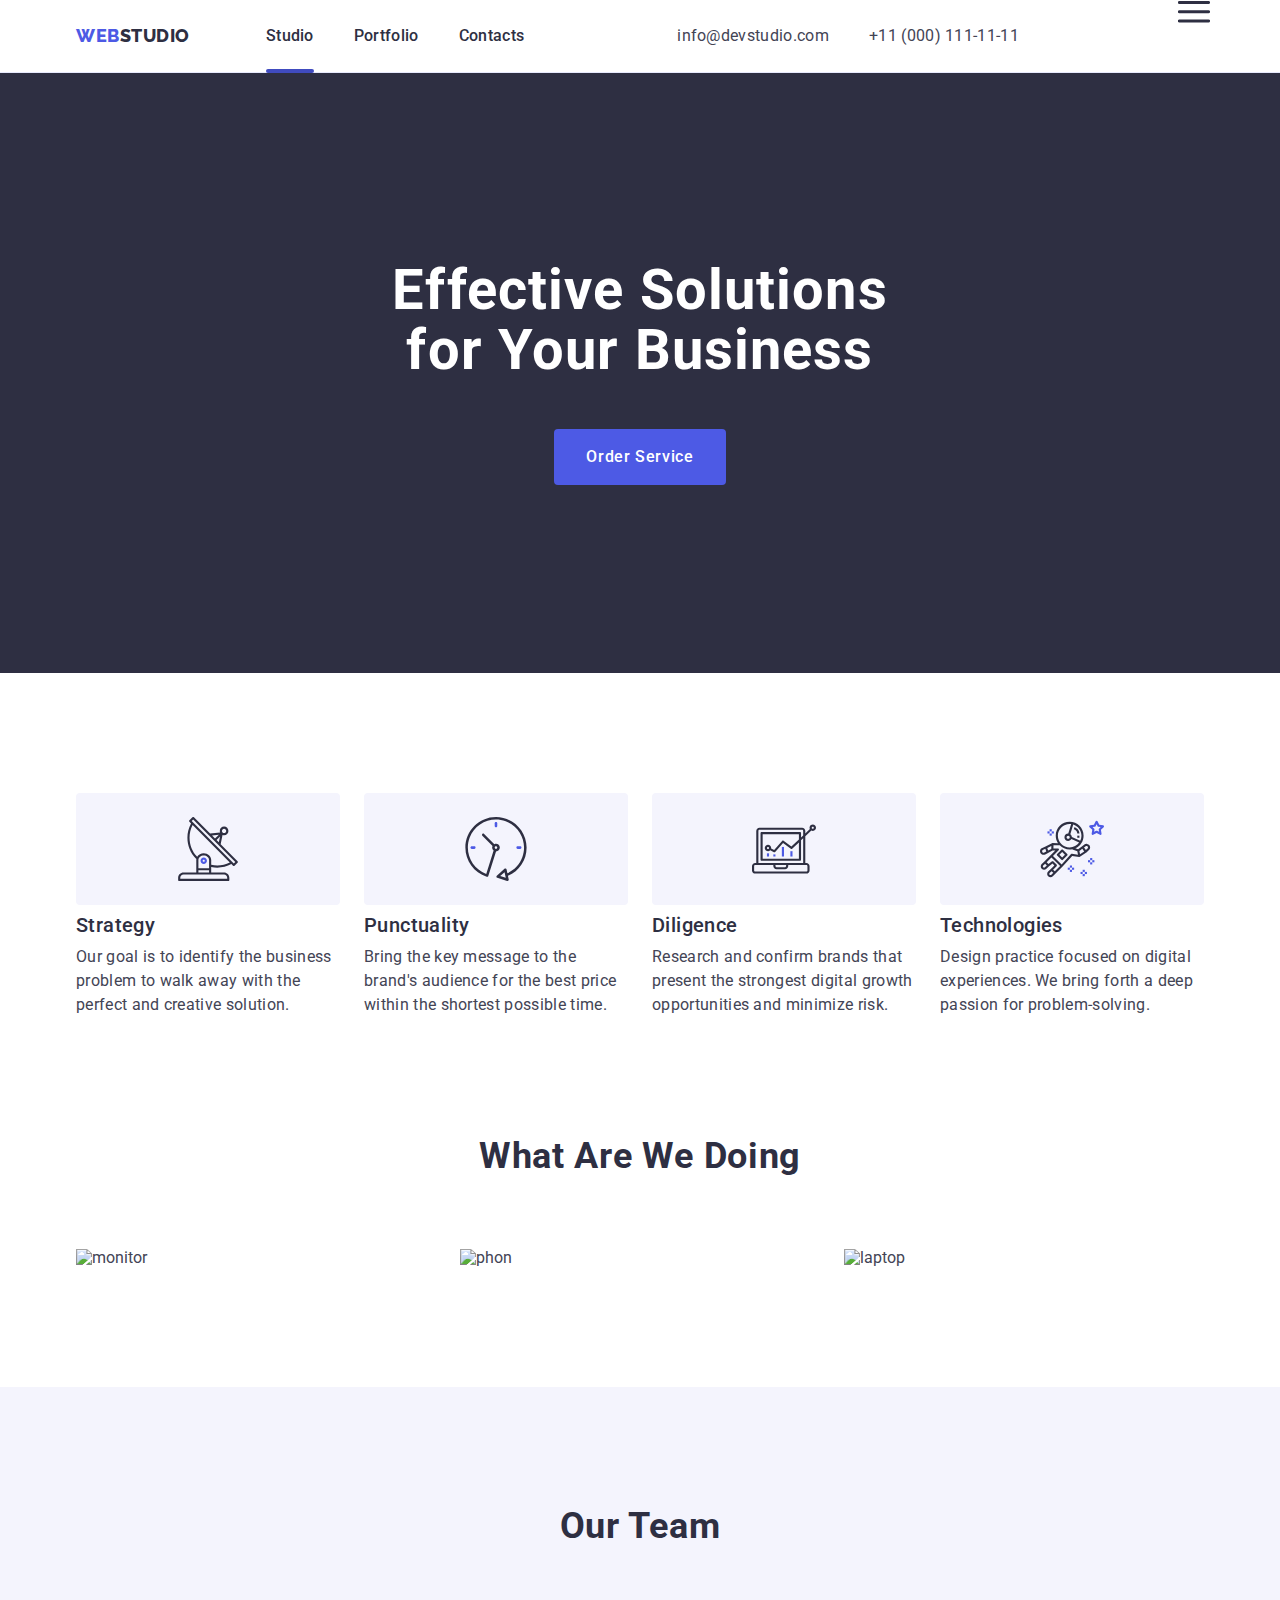
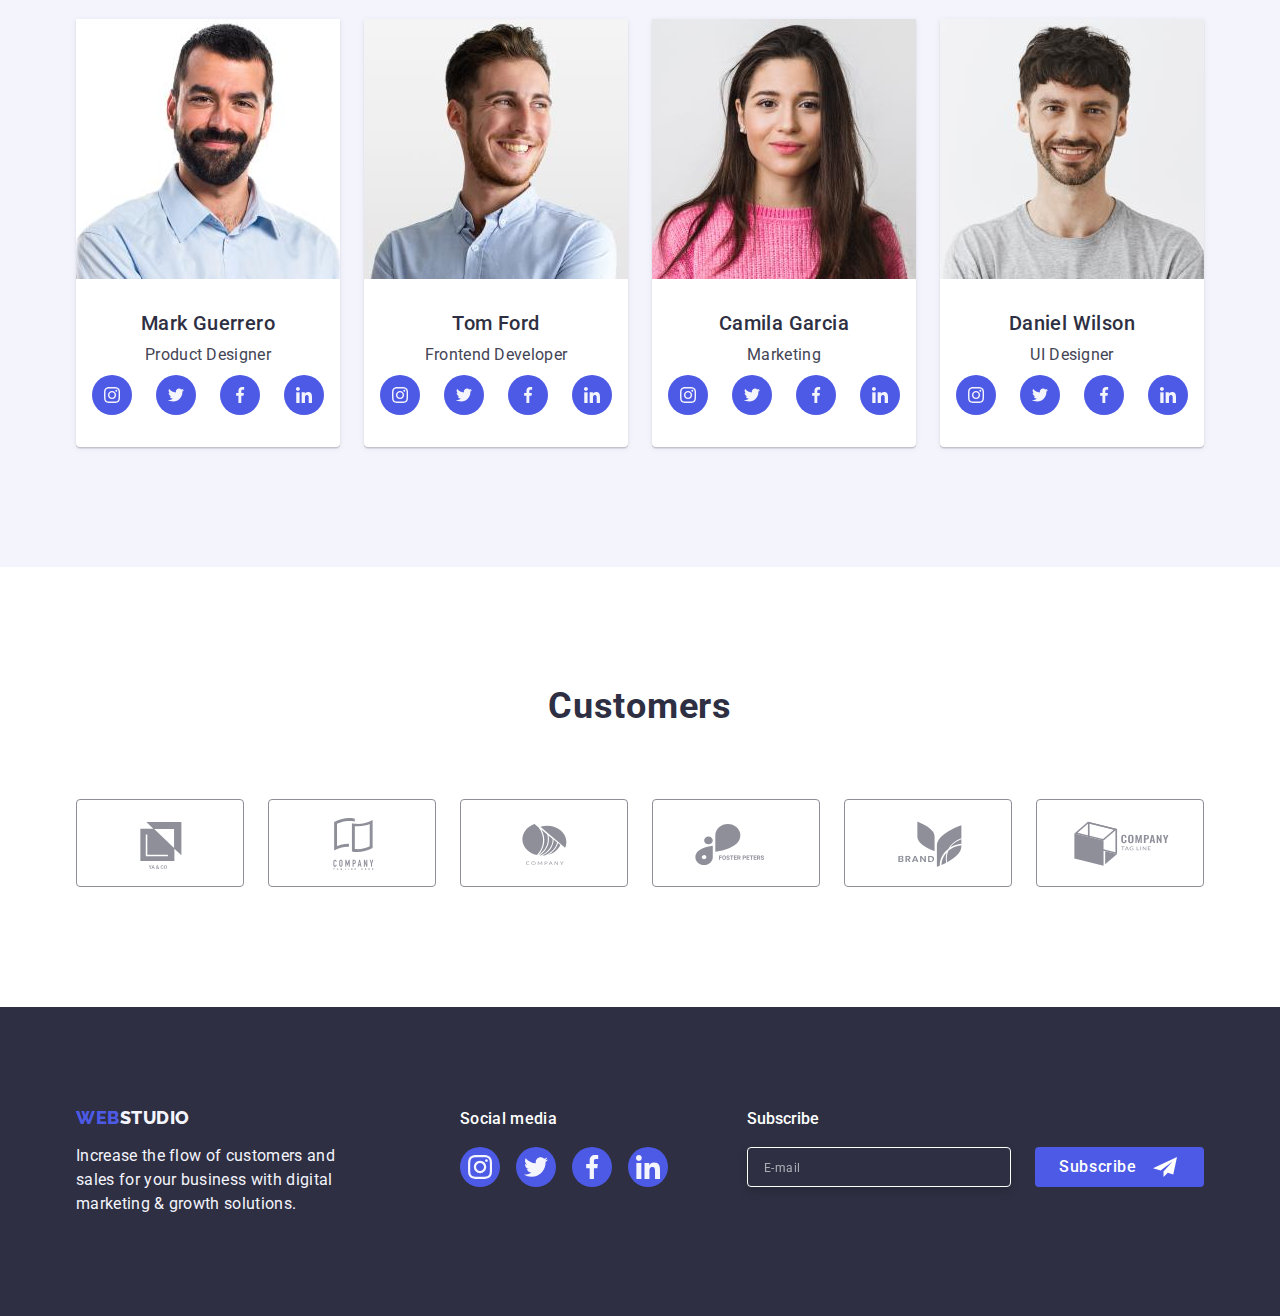
==== commit a39ca33e: "add all photos, reset.css, vars.css" ====
--- a/index.html
+++ b/index.html
@@ -12,6 +12,8 @@
         rel="stylesheet">
     <link rel="stylesheet" href="https://cdn.jsdelivr.net/npm/modern-normalize@1.1.0/modern-normalize.min.css">
     <link rel="stylesheet" href="./css/styles.css">
+    <link rel="stylesheet" href="./css/vars.css">
+    <link rel="stylesheet" href="./css/reset.css">
     <link rel="stylesheet" href="./css/mobile.css">
     <link rel="stylesheet" href="./css/tablet.css">
     <link rel="stylesheet" href="./css/desktop.css">
@@ -20,7 +22,7 @@
 
 <body>
     <header class="header">
-        <!-- <div class="container header-container">
+        <div class="container header-container">
             <nav class="navbar">
                 <a href="./index.html" class="logo header-logo link">Web<span class="studio">Studio</span></a>
                 <ul class="navbar-list list">
@@ -44,7 +46,7 @@
                         <a href="+110001111111" class="address-link link">+11 (000) 111-11-11</a>
                     </li>
                 </ul>
-            </address> -->
+            </address>
             <button type="button" class="menu-open" data-menu-open>
                 <svg class="menu-open-icon" width="32" height="22">
                     <use href="./images/icons.svg#icon-hamburger"></use>
@@ -112,7 +114,7 @@
             </div>
         </div>  
     </header>
-    <!-- <main>
+    <main>
         <section class="hero">
             <div class="container">
                 <h1 class="hero-title">Effective Solutions
@@ -506,7 +508,7 @@
                 <button type="submit" class="modal-form-submit">Send</button>
             </form>
         </div>
-    </div> -->
+    </div>
     <script src="./js/modal.js"></script>
     <script src="./js/mobile-menu.js"></script>
 </body>
--- a/css/styles.css
+++ b/css/styles.css
@@ -1,34 +1,3 @@
-:root {
-    --main-color: #2E2F42;
-    --active-color: #404BBF;
-    --noactive-btn: #4D5AE5;
-    --light-mode-bg: #F4F4FD;
-    --subtle-backgrounds: #E7E9FC;
-    --helper-text: #8E8F99;
-    --body-text: #434455;
-    --body-color: #FFFFFF;
-}
-h1,
-h2,
-h3,
-h4,
-p {
-    margin-top: 0;
-    margin-bottom: 0;
-}
-ul,
-ol {
-    margin-top: 0;
-    margin-bottom: 0;
-    padding-left: 0;
-}
-img {
-    display: block;
-}
-button {
-    cursor: pointer;
-}
-
 body{
     font-family: 'Roboto', sans-serif;
     background-color: var(--body-color);
@@ -939,11 +908,6 @@
     background-color: var(--noactive-btn);
 }
 
-
-
-.mobile-menu-list {}
-
-
 .mobile-menu-item:not(:last-child) {
     margin-bottom: 24px;
 }
--- a/css/vars.css
+++ b/css/vars.css
@@ -0,0 +1,26 @@
+:root {
+    --main-color: #2E2F42;
+    --active-color: #404BBF;
+    --noactive-btn: #4D5AE5;
+    --light-mode-bg: #F4F4FD;
+    --subtle-backgrounds: #E7E9FC;
+    --helper-text: #8E8F99;
+    --body-text: #434455;
+    --body-color: #FFFFFF;
+}
+
+h1,
+h2,
+h3,
+h4,
+p {
+    margin-top: 0;
+    margin-bottom: 0;
+}
+
+ul,
+ol {
+    margin-top: 0;
+    margin-bottom: 0;
+    padding-left: 0;
+}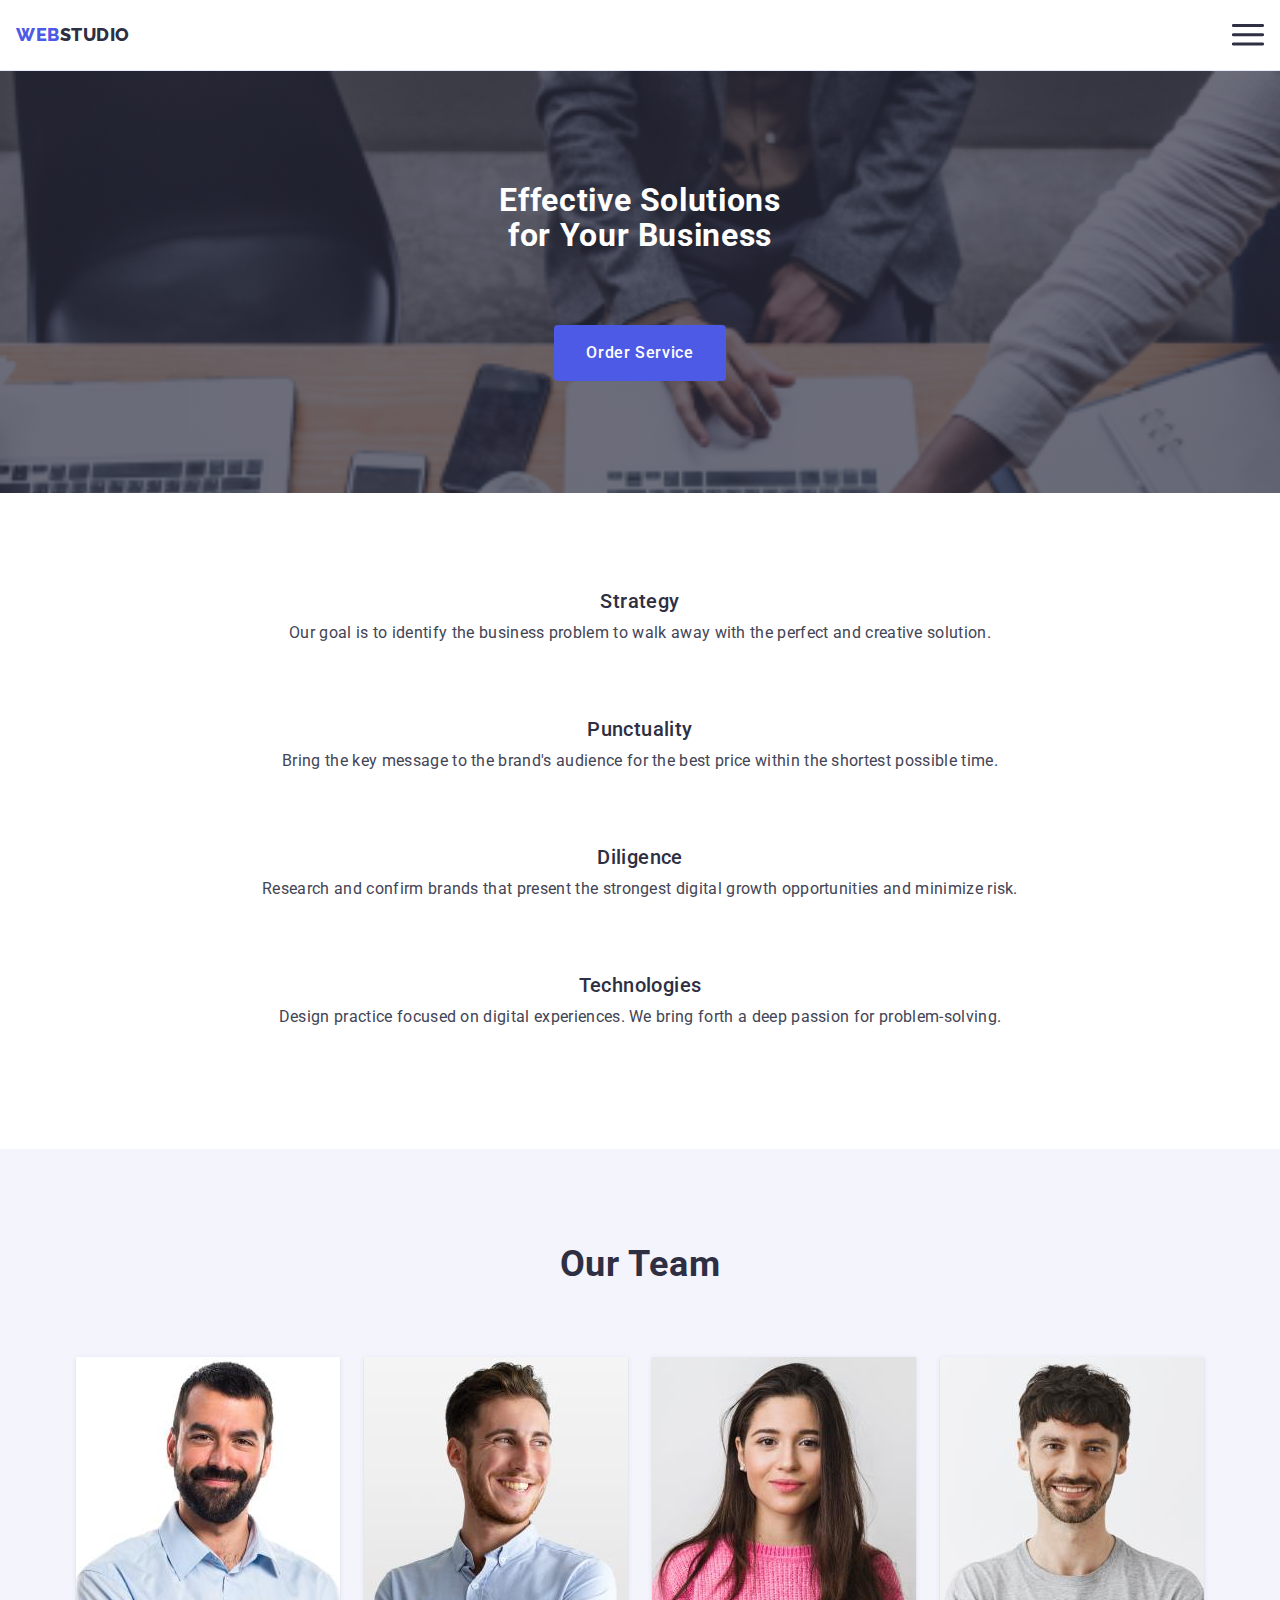
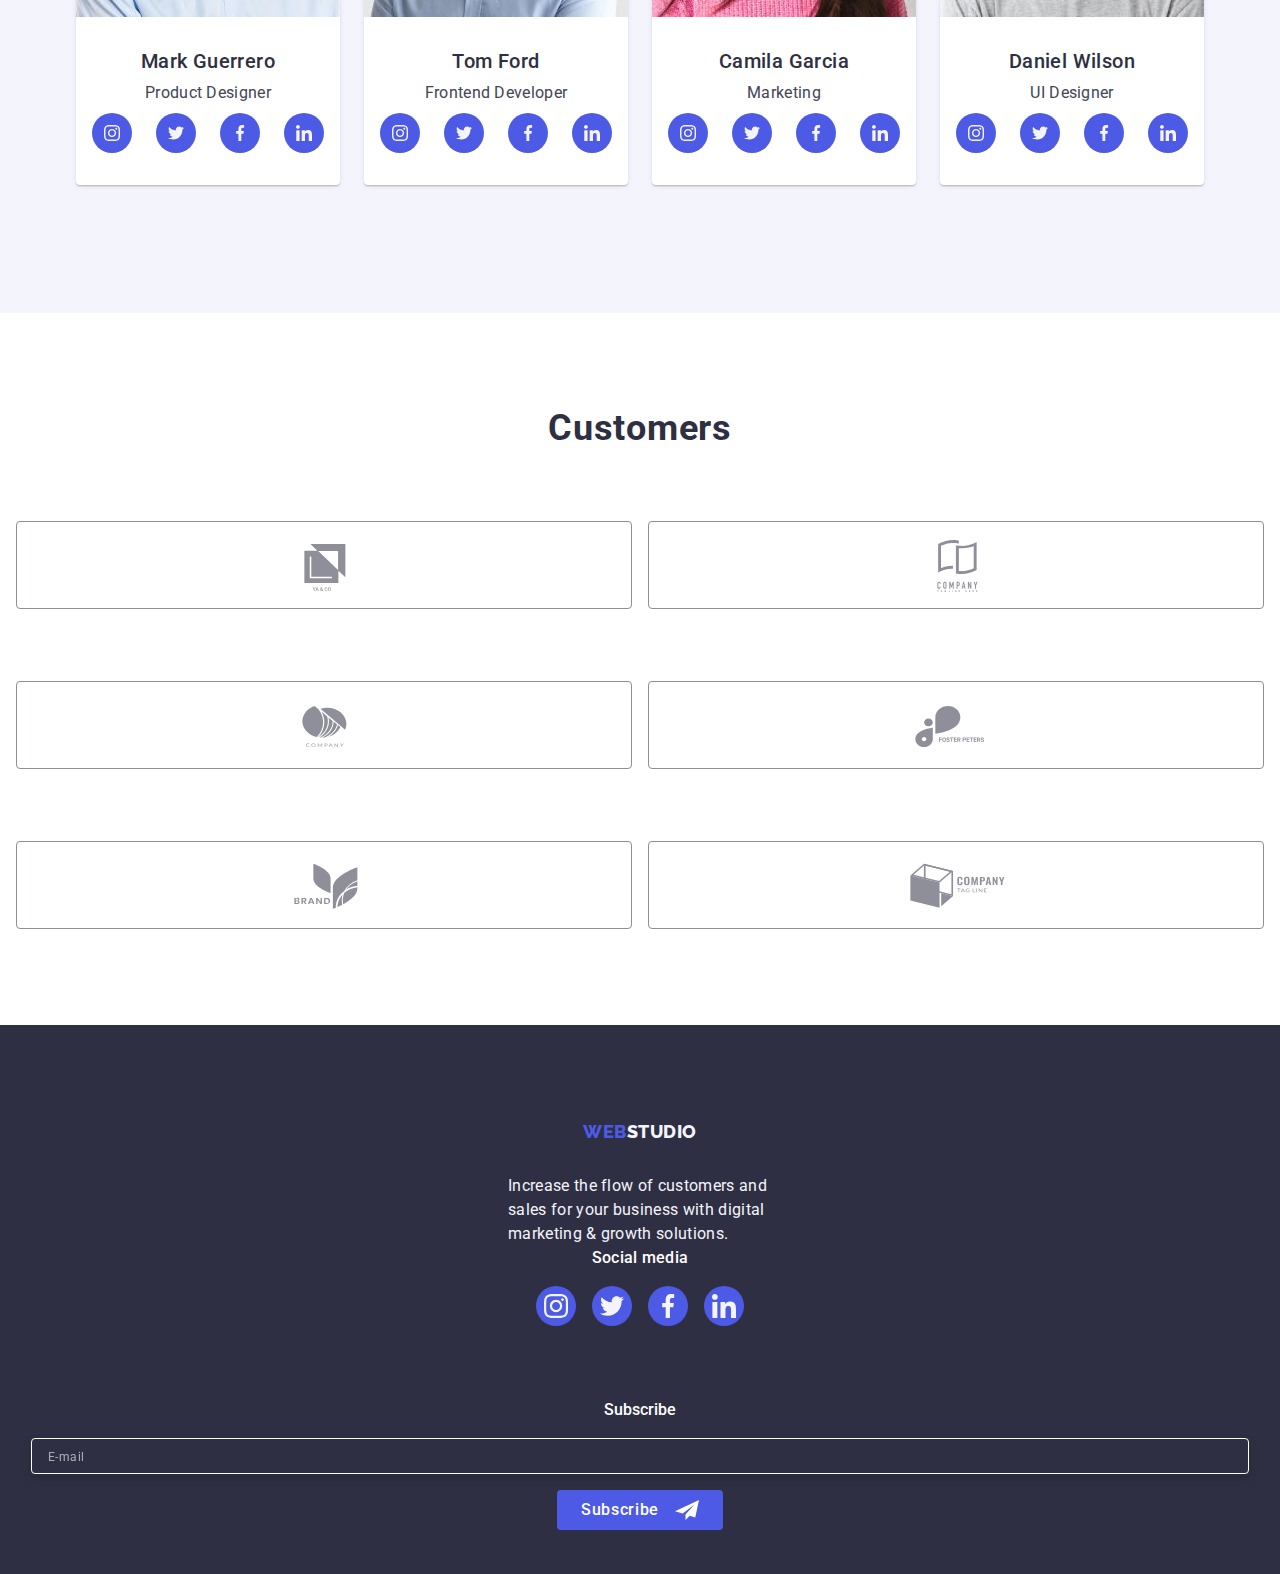
==== commit 8ca73c44: "tablet done" ====
--- a/index.html
+++ b/index.html
@@ -112,9 +112,9 @@
                     </ul>
                 </div>
             </div>
-        </div>  
+        </div>
     </header>
-    <main>
+     <main>
         <section class="hero">
             <div class="container">
                 <h1 class="hero-title">Effective Solutions
@@ -124,7 +124,7 @@
         </section>
 
         <section class="features">
-            <div class="container">
+            <div class="container sub-container features-container">
                 <h2 hidden class="title">features</h2>
                 <ul class="features-list list">
                     <li class="features-item">
@@ -133,8 +133,8 @@
                                 <use href="./images/icons.svg#icon-antenna"></use>
                             </svg>
                         </div>
-                        <h3 class="subtitle">Strategy</h3>
-                        <p class="descr">Our goal is to identify the business
+                        <h3 class="subtitle features-subtitle">Strategy</h3>
+                        <p class="descr features-descr">Our goal is to identify the business
                             problem to walk away with the perfect and creative solution.</p>
                     </li>
                     <li class="features-item">
@@ -143,8 +143,8 @@
                                 <use href="./images/icons.svg#icon-clock"></use>
                             </svg>
                         </div>
-                        <h3 class="subtitle">Punctuality</h3>
-                        <p class="descr">Bring the key message to the brand's audience for the best price within the shortest possible
+                        <h3 class="subtitle  features-subtitle">Punctuality</h3>
+                        <p class="descr features-descr">Bring the key message to the brand's audience for the best price within the shortest possible
                             time.</p>
                     </li>
                     <li class="features-item">
@@ -153,8 +153,8 @@
                                 <use href="./images/icons.svg#icon-diagram"></use>
                             </svg>
                         </div>
-                        <h3 class="subtitle">Diligence</h3>
-                        <p class="descr">Research and confirm brands that present the strongest digital growth opportunities and
+                        <h3 class="subtitle  features-subtitle">Diligence</h3>
+                        <p class="descr features-descr">Research and confirm brands that present the strongest digital growth opportunities and
                             minimize
                             risk.</p>
                     </li>
@@ -164,31 +164,41 @@
                                 <use href="./images/icons.svg#icon-astronaut"></use>
                             </svg>
                         </div>
-                        <h3 class="subtitle">Technologies</h3>
-                        <p class="descr">Design practice focused on digital experiences. We bring forth a deep passion for
+                        <h3 class="subtitle  features-subtitle">Technologies</h3>
+                        <p class="descr features-descr">Design practice focused on digital experiences. We bring forth a deep passion for
                             problem-solving.</p>
                     </li>
                 </ul>
             </div>   
         </section>
 
-        <section class="services">
-            <div class="container">
-                <h2 class="title">What are we doing</h2>
+         <section class="services">
+            <div class="container sub-container">
+                <h2 class="title services-title">What are we doing</h2>
                 <ul class="services-list list">
-                    <li class="services-item"><img src="./images/img1.jpg" alt="monitor" width="360"></li>
-                    <li class="services-item"><img src="./images/img2.jpg" alt="phon" width="360"></li>
-                    <li class="services-item"><img src="./images/img3.jpg" alt="laptop" width="360"></li>
+                    <li class="services-item">
+                        <img srcset="./images/services/img1@2x.jpg 2x" 
+                        src="./images/services/img1.jpg" alt="computer" width="360" height="300">
+                    </li>
+                    <li class="services-item">
+                        <img srcset="./images/services/img2@2x.jpg 2x" 
+                        src="./images/services/img2.jpg" alt="phone" width="360" height="300">
+                    </li>
+                    <li class="services-item">
+                        <img srcset="./images/services/img3@2x.jpg 2x" 
+                        src="./images/services/img3.jpg" alt="laptop    " width="360" height="300">
+                    </li>
                 </ul>
             </div>   
         </section>
 
         <section class="team">
-            <div class="container">
+            <div class="container sub-container team-container">
                 <h2 class="title">Our team</h2>
                 <ul class="team-list list">
                     <li class="team-item">
-                        <img src="./images/team/card1.jpg" alt="Mark Guerrero" width="264">
+                        <img srcset="./images/team/card1@2x.jpg 2x" 
+                        src="./images/team/card1.jpg" alt="Mark" width="264" height="260" />
                         <div class="team-text">
                             <h3 class="subtitle">Mark Guerrero</h3>
                             <p class="descr">Product Designer</p>
@@ -225,7 +235,8 @@
                         </div>  
                     </li>
                     <li class="team-item">
-                        <img src="./images/team/card2.jpg" alt="Tom Ford" width="264">
+                        <img srcset="./images/team/card2@2x.jpg 2x" 
+                        src="./images/team/card2.jpg" alt="tom" width="264" height="260">
                         <div class="team-text">
                             <h3 class="subtitle">Tom Ford</h3>
                             <p class="descr">Frontend Developer</p>
@@ -262,7 +273,8 @@
                         </div>   
                     </li>
                     <li class="team-item">
-                        <img src="./images/team/card3.jpg" alt="Camila Garcia" width="264">
+                        <img srcset="./images/team/card3@2x.jpg 2x" 
+                        src="./images/team/card3.jpg" alt="camila" width="264" height="260">
                         <div class="team-text">
                             <h3 class="subtitle">Camila Garcia</h3>
                             <p class="descr">Marketing</p>
@@ -299,7 +311,8 @@
                         </div>   
                     </li>
                     <li class="team-item">
-                        <img src="./images/team/card4.jpg" alt="Daniel Wilson" width="264">
+                        <img srcset="./images/team/card4@2x.jpg 2x" 
+                        src="./images/team/card4.jpg" alt="daniel" width="264" height="260">
                         <div class="team-text">
                             <h3 class="subtitle">Daniel Wilson</h3>
                             <p class="descr">UI Designer</p>
@@ -340,7 +353,7 @@
         </section>
 
         <section class="customers">
-            <div class="container">
+            <div class="container sub-container">
                 <h2 class="title customers-title">Customers</h2>
                 <ul class="customers-list list">
                     <li class="customers-item">
@@ -391,44 +404,46 @@
     </main>
 
     <footer class="footer">
-        <div class="container footer-container">
-            <div class="footer-logo-container">
-                <a href="./index.html" class="footer-logo link">Web<span class="footer-logo-studio">Studio</span></a>
-                <p class="footer-descr">Increase the flow of customers and sales for your business with digital marketing & growth
-                    solutions.</p>
-            </div> 
-            <div class="footer-media-container">
-                <p class="footer-descr-media">Social media</p>
-                <ul class="footer-list list">
-                    <li class="footer-item">
-                        <a href="#" class="footer-link link">
-                            <svg class="footer-icon" width="24" height="24">
-                                <use href="./images/icons.svg#icon-instagram2"></use>
-                            </svg>
-                        </a>
-                    </li>
-                    <li class="footer-item">
-                        <a href="#" class="footer-link link">
-                            <svg class="footer-icon" width="24" height="24">
-                                <use href="./images/icons.svg#icon-twitter2"></use>
-                            </svg>
-                        </a>
-                    </li>
-                    <li class="footer-item">
-                        <a href="#" class="footer-link link">
-                            <svg class="footer-icon" width="24" height="24">
-                                <use href="./images/icons.svg#icon-facebook2"></use>
-                            </svg>
-                        </a>
-                    </li>
-                    <li class="footer-item">
-                        <a href="#" class="footer-link link">
-                            <svg class="footer-icon" width="24" height="24">
-                                <use href="./images/icons.svg#icon-linkedin2"></use>
-                            </svg>
-                        </a>
-                    </li>
-                </ul>
+        <div class="container sub-container footer-container">
+            <div class="footer-tablet-container">
+                <div class="footer-logo-container">
+                    <a href="./index.html" class="footer-logo link">Web<span class="footer-logo-studio">Studio</span></a>
+                    <p class="footer-descr">Increase the flow of customers and sales for your business with digital marketing & growth
+                        solutions.</p>
+                </div>
+                <div class="footer-media-container">
+                    <p class="footer-descr-media">Social media</p>
+                    <ul class="footer-list list">
+                        <li class="footer-item">
+                            <a href="#" class="footer-link link">
+                                <svg class="footer-icon" width="24" height="24">
+                                    <use href="./images/icons.svg#icon-instagram2"></use>
+                                </svg>
+                            </a>
+                        </li>
+                        <li class="footer-item">
+                            <a href="#" class="footer-link link">
+                                <svg class="footer-icon" width="24" height="24">
+                                    <use href="./images/icons.svg#icon-twitter2"></use>
+                                </svg>
+                            </a>
+                        </li>
+                        <li class="footer-item">
+                            <a href="#" class="footer-link link">
+                                <svg class="footer-icon" width="24" height="24">
+                                    <use href="./images/icons.svg#icon-facebook2"></use>
+                                </svg>
+                            </a>
+                        </li>
+                        <li class="footer-item">
+                            <a href="#" class="footer-link link">
+                                <svg class="footer-icon" width="24" height="24">
+                                    <use href="./images/icons.svg#icon-linkedin2"></use>
+                                </svg>
+                            </a>
+                        </li>
+                    </ul>
+                </div>
             </div>
             <div class="subscribe">
                 <p class="footer-subscribe">Subscribe</p>
--- a/css/styles.css
+++ b/css/styles.css
@@ -1,4 +1,5 @@
 body{
+    margin: 0;
     font-family: 'Roboto', sans-serif;
     background-color: var(--body-color);
     color: var(--body-text);
@@ -13,8 +14,7 @@
 }
 
 .container{
-    padding: 0 15px;
-    width: 1158px;
+    padding: 0 16px;
     margin: 0 auto;
 }
 
@@ -24,6 +24,8 @@
     justify-content: space-between;
 }
 .header {
+    padding-top: 24px;
+    padding-bottom: 24px;
     align-items: center;
     border-bottom: 1px solid var(--subtle-backgrounds);
     box-shadow: 0px 2px 1px rgba(46, 47, 66, 0.08), 0px 1px 1px rgba(46, 47, 66, 0.16), 0px 1px 6px rgba(46, 47, 66, 0.08);
@@ -46,7 +48,6 @@
 .navbar{
     display: flex;
     align-items: center;
-
 }
 
 .header-logo {
@@ -54,7 +55,7 @@
 }
 
 .navbar-list {
-    display: flex;
+    display: none;
     gap: 40px;
     padding: 24px 0 24px; 
 }
@@ -95,7 +96,7 @@
     color: var(--active-color);
 }
 .address {
-    display: flex;
+    display: none;
     align-items: center;
     font-style: normal;
 }
@@ -127,26 +128,23 @@
 /* Hero */
 
 .hero {
-    max-width: 1440px;
+    max-width: 100%;
     margin: 0 auto;
-    background-image: linear-gradient(rgba(46, 47, 66, 0.7),rgba(46, 47, 66, 0.7)), url(../images/herobg.jpg);
+    background-image: linear-gradient(rgba(46, 47, 66, 0.7),rgba(46, 47, 66, 0.7)), url(../images/background/mobile_bg.jpg);
     background-repeat: no-repeat;
-    background-position: center;
     background-size: cover;
-    background-clip: padding-box;
     background-color: var(--main-color);
-    padding-top: 188px;
-    padding-bottom: 188px;
+    padding: 112px 0;
 }
 
 .hero-title {
     font-weight: 700;
-    font-size: 56px;
-    line-height: 1.07;
+    font-size: 32px;
+    line-height: 1.1;
     letter-spacing: 0.02em;
     text-align: center;
-    max-width: 496px;
-    margin-bottom: 48px;
+    width: 283px;
+    margin-bottom: 72px;
     margin-left: auto;
     margin-right: auto;
     color: var(--body-color);
@@ -154,7 +152,6 @@
 
 .button {
     display: block;
-    min-width: 169px;
     padding: 16px 32px;
     margin-left: auto;
     margin-right: auto;
@@ -178,21 +175,42 @@
 /* Features */
 
 .features {
-padding-top: 120px;
+padding-top: 96px;
 padding-bottom: 120px;
 }
 
 
 .features-list {
     display: flex;
-    gap: 24px;
-}
-
-.features-item {
-    width: 264px;
-} 
+    flex-direction: column;
+    flex-wrap: nowrap;
+    align-items: center;
+    row-gap: 72px;
+    column-gap: 24px;
+}
+
+.features-subtitle{
+    font-weight: 700;
+    font-size: 36px;
+    line-height: 1.1;
+    letter-spacing: 0.02em;
+    text-transform: capitalize;
+    text-align: center;
+    color: var(--main-color);
+    margin-bottom: 8px;
+}
+
+.features-descr {
+    font-weight: 500;
+    font-size: 16px;
+    line-height: 1.5;
+    letter-spacing: 0.02em;
+    color: var(--body-text);
+}
+
+
 .features-item-icon {
-    display: flex;
+    display: none;
     justify-content: center;
     align-items: center;
     background-color: var(--light-mode-bg);
@@ -221,6 +239,7 @@
 /*  What are we doing */
 
 .services {
+    display: none;
     padding-bottom: 120px;
 } 
 
@@ -247,31 +266,37 @@
 /* Our team */
 
 .team {
-    padding-bottom: 120px;
-    padding-top: 120px;
+    padding-bottom: 128px;
+    padding-top: 96px;
     background-color: var(--light-mode-bg);
 }
 
 
 .team-list {
     display: flex;
-    gap: 24px;
+    flex-wrap: wrap;
+    justify-content: center;
+    row-gap: 72px;
+    column-gap: 24px;
 } 
 
 
 .team-item {
+    max-width: 100%;
     background-color: var(--body-color);
     box-shadow: 0px 1px 6px rgba(46, 47, 66, 0.08), 0px 1px 1px rgba(46, 47, 66, 0.16), 0px 2px 1px rgba(46, 47, 66, 0.08);
     border-radius: 0 0 4px 4px;
 }
 .team-text{
     text-align: center;
-    padding: 32px 0;
+    padding: 32px 14px;
 }
 
 .team-social-list {
     display: flex;
     justify-content: center;
+    align-items: center;
+    padding: 0;
     gap: 24px;
     margin-top: 8px;
 }
@@ -304,8 +329,8 @@
 /* customer */
 
 .customers {
-    padding-top: 120px;
-    padding-bottom: 120px;
+    padding-top: 96px;
+    padding-bottom: 96px;
 }
 .customers-title{
     line-height: 1.1;
@@ -317,14 +342,15 @@
 
 .customers-list {
     display: flex;
-    justify-content: center;
-    gap: 24px;
+    flex-wrap: wrap;
+    column-gap: 16px;
+    row-gap: 72px;
 }
 
 
 
 .customers-item {
-    width: 168px;
+    width: calc((100% - 16px) / 2);
     height: 88px;
 }
 
@@ -365,8 +391,10 @@
 /* Footer */
 
 .footer {
-    padding-top: 100px;
-    padding-bottom: 100px;
+    padding-top: 96px;
+    padding-bottom: 96px;
+    padding-left: 15px;
+    padding-right: 15px;
     background-color: var(--main-color);
 }
 
@@ -385,6 +413,8 @@
     color: var(--light-mode-bg);
 }
 .footer-descr {
+    text-align: left;
+    margin-top: 16px;
     font-weight: 400;
     font-size: 16px;
     line-height: 1.5;
@@ -394,13 +424,22 @@
 }
 .footer-container {
     display: flex;
-    align-items: baseline;
+    flex-direction: column;
+    gap: 72px;
 }
 .footer-logo-container{
-    margin-right: 120px;
-}
-
-   
+    display: flex;
+    width: 100%;
+    flex-direction: column;
+    align-items: center;
+}
+
+.footer-media-container {
+    width: 100%;
+    display: flex;
+    flex-direction: column;
+    align-items: center;
+}
 
 
 
@@ -415,17 +454,12 @@
 
 .footer-list {
     display: flex;
-    align-items: baseline;
     gap: 16px;
 }
 
-
-
-.footer-item {
-    
+.footer-item { 
     width: 40px;
     height: 40px;
-    
 }
 
 .footer-link {
@@ -442,8 +476,6 @@
 .footer-link:focus {
     background-color: #31D0AA;
 }
-
-
 
 .footer-icon {
     fill: var(--light-mode-bg)
@@ -585,8 +617,8 @@
     top: 50%;
     left: 50%;
     transform: translate(-50%, -50%);
-    width: 408px;
-    height: 584px;
+    width: 100%;
+    height: auto;
     background: #FCFCFC;
     box-shadow: 0px 1px 1px rgba(0, 0, 0, 0.14), 0px 1px 3px rgba(0, 0, 0, 0.12), 0px 2px 1px rgba(0, 0, 0, 0.2);
     border-radius: 4px;
@@ -643,11 +675,10 @@
 .modal-form-input {
     width: 100%;
     height: 40px;
-    padding-left: 42px;
     border: 1px solid rgba(46, 47, 66, 0.4);
     border-radius: 4px;
     padding-left: 38px;
-    padding-top: 10px;
+    padding-top: 11px;
     padding-bottom: 11px;
     margin-bottom: 8px;
     color: var(--main-color);
@@ -723,7 +754,7 @@
 
 .modal-form-input-icon {
     position: absolute;
-    top: 46%;
+    top: 50%;
     left: 16px;
     transform: translateY(-50%);
     fill: var(--main-color);
@@ -806,23 +837,24 @@
 
 
 .footer-subscribe {
+    text-align: center;
     margin-bottom: 16px;
     line-height: 1.5;
     font-weight: 500;
-    text-align: left;
     color: var(--body-color);
 }
 
 .subscribe {
-    margin-left: auto;
+    width: 100%;
+    display: flex;
+    flex-direction: column;
 }
 .email {
-    width: 264px;
-    height: 40px;
+    width: 100%;
+    height: auto;
     padding-left: 16px;
     padding-top: 8px;
     padding-bottom: 8px;
-    margin-right: 24px;
     color: var(--body-color);
     border: 1px solid var(--body-color);
     filter: drop-shadow(0px 4px 4px rgba(0, 0, 0, 0.15));
@@ -838,6 +870,10 @@
 }
 .subscribe-form {
     display: flex;
+    flex-direction: column;
+    align-items: center;
+    gap: 16px;
+    height: 40px;
 }
 .subscribe-button {
     display: flex;
@@ -853,13 +889,23 @@
 }
 
 /* mobile-menu */
-
 .menu-open {
+    display: block;
+    background-color: transparent;
+    border: none;
+    padding: 0;
+    margin: 0;
     width: 32px;
     height: 22px;
-    background: transparent;
-    border: none;
+}
+.menu-open-icon {
     stroke: var(--main-color);
+    transition: stroke 250ms cubic-bezier(0.4, 0, 0.2, 1);
+}
+
+.menu-open-icon:hover,
+.menu-open-icon:focus {
+    stroke: var(--active-color);
 }
 
 .mobile-menu {
@@ -997,7 +1043,16 @@
 }
 
 
-
+@media screen and (min-device-pixel-ratio: 2),
+screen and (min-resolution: 192dpi),
+screen and (min-resolution: 2dppx) {
+    .hero {
+        width: 100%;
+        background: linear-gradient(rgba(46, 47, 66, 0.7), rgba(46, 47, 66, 0.7)), url(../images/background/mobile_bg@2x.jpg);
+        background-size: cover;
+        background-repeat: no-repeat;
+    }
+}
 
 
 /* .page-active {} */
--- a/css/mobile.css
+++ b/css/mobile.css
@@ -0,0 +1,73 @@
+@media screen and (min-width: 480px) and (max-width: 767px) {
+    .sub-container {
+        width: 396px;
+        margin: 0 auto;
+    }
+    .menu-open {
+        display: block;
+        background-color: transparent;
+        border: none;
+        padding: 0;
+        margin: 0;
+        width: 32px;
+        height: 22px;
+    }
+    .menu-open-icon {
+        stroke: var(--main-color);
+        transition: stroke 250ms cubic-bezier(0.4, 0, 0.2, 1);
+    }
+    .menu-open-icon:hover,
+    .menu-open-icon:focus{
+        stroke: var(--active-color);
+    }
+
+    .hero {
+        width: 100%;
+        background: linear-gradient(rgba(46, 47, 66, 0.7), rgba(46, 46, 66, 0.7), url(../images/background/mobile_bg.jpg));
+        background-size: cover;
+        background-repeat: no-repeat;
+        padding-top: 118px;
+        padding-bottom: 118px;
+    }
+
+    .hero-title{
+        width: 320px;
+        font-size: 36px;
+    }
+
+    .team {
+        padding-left: 82px;
+        padding-right: 82px;
+    }
+
+    .customers {
+        padding: 96px 0;
+    }
+
+    .customers-item{
+        width: calc((100% - 16px) / 2);
+    }
+
+    .modal {
+        width: 392px;
+    }
+
+    .mobile-menu-tel {
+        font-size: 36px;
+    }
+    
+    .mobile-social-list{
+        gap: 56px;
+    }
+
+    @media screen and (min-device-pixel-ratio: 2) and (min-width: 480px) and (max-width: 767px),
+    screen and (min-resolution: 192dpi) and (min-width: 480px) and (max-width: 767px),
+    screen and (min-resolution: 2dppx) and (min-width: 480px) and (max-width: 767px) {
+        .hero{
+        width: 100%;
+        background: linear-gradient(rgba(46, 47, 66, 0.7), rgba(46, 47, 66, 0.7)),url(../images/background/mobile_bg@2x.jpg);
+        background-size: cover; 
+        background-repeat: no-repeat;
+        }   
+    }
+}--- a/css/tablet.css
+++ b/css/tablet.css
@@ -0,0 +1,154 @@
+@media screen and (min-width: 768px) and (max-width: 1199px) {
+    .header {
+        padding-top: 0;
+        padding-bottom: 0;
+        padding-left: 0;
+    }
+
+    .sub-container{
+        width: 552px;
+    }
+
+    body{
+        margin: 0;
+    }
+
+
+    .header-container{
+        display: flex;
+        gap: 121px;
+    }
+    .navbar {
+        gap: 121px;
+    }
+
+    .navbar-list {
+        display: flex;
+    }
+
+    .header-logo {
+        margin-right: 0;
+    }
+    .address {
+        display: flex;
+    }
+    .address-list {
+        flex-direction: column;
+        gap: 12px;
+    }
+
+    .address-link{
+        font-size: 12px;
+        line-height: 1.33;
+    }
+   
+    .services {
+        display: none;
+    }
+    .hero {
+        width: 100%;
+        background: linear-gradient(rgba(46, 47, 66, 0.7), rgba(46, 47, 66, 0.7)), url(../images/background/tablet_bg.jpg);
+        background-size: cover;
+        background-repeat: no-repeat;
+        padding-top: 112px;
+        padding-bottom: 108px;
+    }
+    .hero-title {
+        width: 496px;
+        font-size: 56px;
+    }
+
+    .features-container{
+        min-width: 736px;
+    }
+    .features-list {
+        flex-direction: row;
+        flex-wrap: wrap;
+    }
+    .features-item {
+        display: flex;
+        width: calc((100% - 24px) / 2);
+        align-items: flex-start;
+        flex-direction: column;
+    }
+    
+    .team {
+        padding: 96px;
+        padding-bottom: 104px;
+    }
+    .team-container {
+        margin: 0;
+        padding: 0;
+    }
+
+    .team-list {
+        row-gap: 72px;
+        column-gap: 24px;
+    }
+
+    .team-item{
+        width: calc((100% - 24px) / 2);
+    }
+
+    .team-text {
+        padding: 32px 16px;
+    }
+
+    .customers-list {
+        column-gap: 24px;
+        row-gap: 72px;
+    }
+    .customers-item {
+        width: calc((100% - 48px) / 3);
+    }
+
+    .modal {
+        width: 408px;
+    }
+    .mobile-menu {
+        display: none;
+    }
+    .menu-open {
+        display: none;
+    }
+    .footer {
+        padding: 96px 0;
+
+    }
+    .footer-logo-container {
+        align-items: start;
+    }
+    .footer-tablet-container{
+        display: flex;
+        flex-direction: row;
+        gap: 24px;
+    }
+    .subscribe {
+        width: 453px;
+        height: 80px;
+        align-items: left;
+    }
+    .subscribe-form {
+        display: flex;
+        flex-direction: row;
+        height: 40px;
+        gap: 24px;
+    }
+    .footer-subscribe{
+        text-align: left;
+    }
+    .footer-media-container{
+        align-items: start;
+    }
+
+    @media screen and (min-device-pixel-ratio: 2) and (min-width: 768px) and (max-width: 1199px),
+    screen and (min-resolution: 192dpi) and (min-width: 768px) and (max-width: 1199px),
+    screen and (min-resolution: 2dppx) and (min-width: 768px) and (max-width: 1199px) {
+        .hero {
+            width: 100%;
+            background: linear-gradient(rgba(46, 47, 66, 0.7), rgba(46, 47, 66, 0.7)), url(../images/background/tablet_bg@2x.jpg);
+            background-size: cover;
+            background-repeat: no-repeat;
+        }
+    }
+}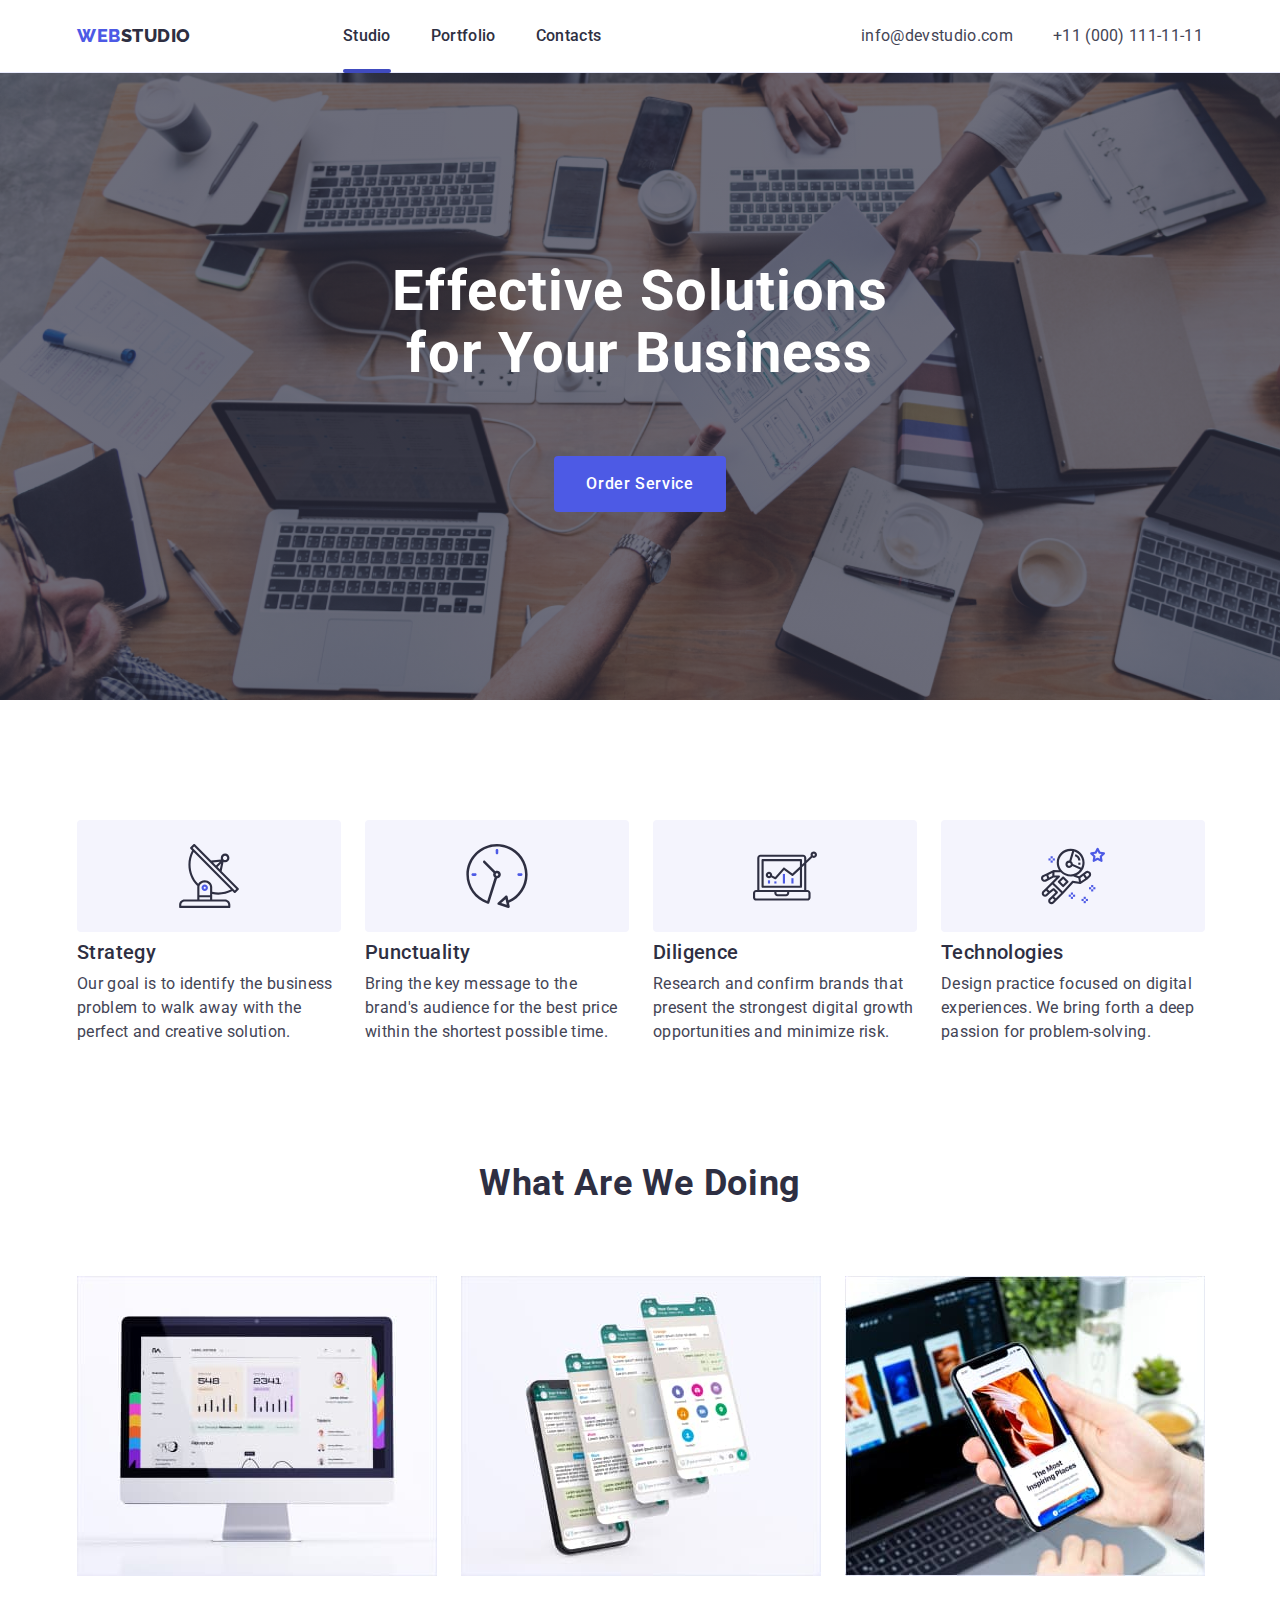
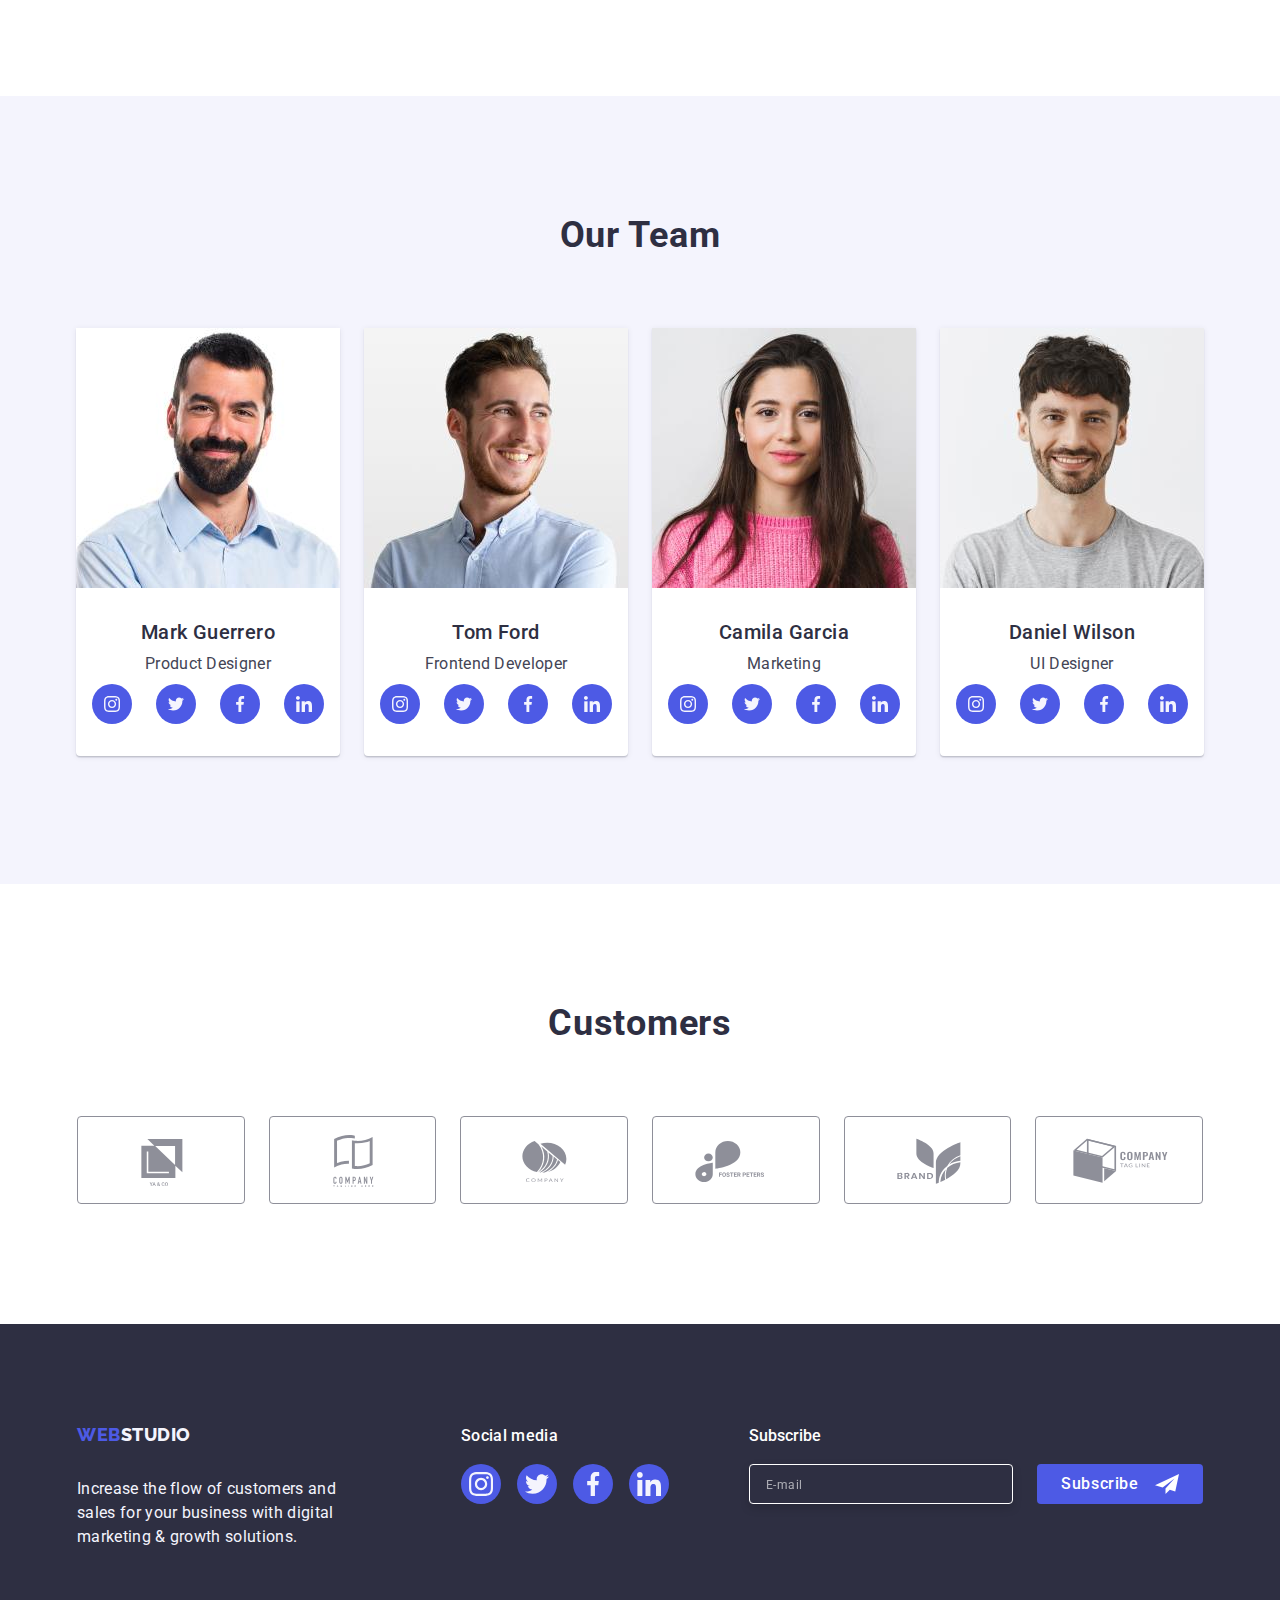
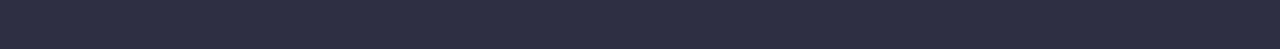
==== commit 443e628e: "last hw done" ====
--- a/index.html
+++ b/index.html
@@ -194,7 +194,7 @@
 
         <section class="team">
             <div class="container sub-container team-container">
-                <h2 class="title">Our team</h2>
+                <h2 class="title team-title">Our team</h2>
                 <ul class="team-list list">
                     <li class="team-item">
                         <img srcset="./images/team/card1@2x.jpg 2x" 
@@ -449,7 +449,7 @@
                 <p class="footer-subscribe">Subscribe</p>
                 <form class="subscribe-form">
                     <input type="email" name="email" placeholder="E-mail" class="email" />
-                    <button type="submit" class="subscribe-button button">
+                    <button type="submit" class="subscribe-button">
                         Subscribe
                         <svg width="24" height="24" class="svg">
                             <use href="./images/icons.svg#icon-plane"></use>
--- a/css/styles.css
+++ b/css/styles.css
@@ -189,7 +189,7 @@
     column-gap: 24px;
 }
 
-.features-subtitle{
+.features-subtitle {
     font-weight: 700;
     font-size: 36px;
     line-height: 1.1;
@@ -427,7 +427,7 @@
     flex-direction: column;
     gap: 72px;
 }
-.footer-logo-container{
+.footer-logo-container {
     display: flex;
     width: 100%;
     flex-direction: column;
@@ -882,6 +882,13 @@
     border-radius: 4px;
     background-color: var(--noactive-btn);
     color: var(--body-color);
+    font-family: 'Roboto', sans-serif;
+    font-weight: 500;
+    font-size: 16px;
+    line-height: 1.5;
+    letter-spacing: 0.04em;
+    border: none;
+    transition: background-color 250ms cubic-bezier(0.4, 0, 0.2, 1);
 }
 .svg {
     margin-left: 16px;
--- a/css/tablet.css
+++ b/css/tablet.css
@@ -1,11 +1,11 @@
-@media screen and (min-width: 768px) and (max-width: 1199px) {
+@media screen and (min-width: 768px) and (max-width: 1157px) {
     .header {
         padding-top: 0;
         padding-bottom: 0;
         padding-left: 0;
     }
 
-    .sub-container{
+    .sub-container {
         width: 552px;
     }
 
@@ -14,7 +14,7 @@
     }
 
 
-    .header-container{
+    .header-container {
         display: flex;
         gap: 121px;
     }
@@ -33,7 +33,7 @@
         display: flex;
     }
     .address-list {
-        flex-direction: column;
+        flex-direction: column; 
         gap: 12px;
     }
 
@@ -141,9 +141,9 @@
         align-items: start;
     }
 
-    @media screen and (min-device-pixel-ratio: 2) and (min-width: 768px) and (max-width: 1199px),
-    screen and (min-resolution: 192dpi) and (min-width: 768px) and (max-width: 1199px),
-    screen and (min-resolution: 2dppx) and (min-width: 768px) and (max-width: 1199px) {
+    @media screen and (min-device-pixel-ratio: 2) and (min-width: 768px) and (max-width: 1157px),
+    screen and (min-resolution: 192dpi) and (min-width: 768px) and (max-width: 1157px),
+    screen and (min-resolution: 2dppx) and (min-width: 768px) and (max-width: 1157px) {
         .hero {
             width: 100%;
             background: linear-gradient(rgba(46, 47, 66, 0.7), rgba(46, 47, 66, 0.7)), url(../images/background/tablet_bg@2x.jpg);
--- a/css/desktop.css
+++ b/css/desktop.css
@@ -0,0 +1,139 @@
+@media screen and (min-width: 1158px) {
+    .container {
+        max-width: 1158px;
+        margin: 0 auto;
+    }
+    .header {
+        padding-top: 0;
+        padding-bottom: 0;
+
+    }
+    .header-container {
+        align-items: center;
+        margin: 0 auto;
+    }
+    .navbar {
+        gap: 76px;
+
+    }
+    .navbar-list {
+        display: flex;
+    }
+    .address {
+        display: flex;
+    }
+    .menu-open {
+        display: none;
+    }
+    .hero {
+        padding-bottom: 188px;
+        padding-top: 188px;
+        background-image: linear-gradient(rgba(46, 47, 66, 0.7), rgba(46, 47, 66, 0.7)), url(../images/background/desktop_bg.jpg);
+
+    }
+    .hero-title {
+        width: 496px;
+        font-size: 56px;
+    }
+    .features {
+        padding-top: 120px;       
+    }
+    .features-list {
+        flex-direction: row;
+        gap: 24px;
+    }
+    .features-subtitle {
+        text-align: start;
+        font-weight: 500;
+        font-size: 20px;
+        line-height: 1.2;     
+    }
+    .features-descr {
+        width: 264px;
+        font-weight: 400;  
+    }
+    .features-item-icon {
+        display: flex;
+        width: 264px;
+    }
+    .services {
+        display: flex;
+    }
+    .team {
+        padding-top: 120px;
+    }
+    .team-title {
+        width: 163px;
+        margin-left: auto;
+        margin-right: auto;
+    }
+    .team-list {
+        flex-wrap: nowrap;
+        gap: 24px;
+    }
+    .team-item {
+        width: 264px;
+    }
+    .customers {
+        padding-top: 120px;
+        padding-bottom: 120px;
+    }
+    .customers-list {
+        flex-wrap: nowrap;
+        gap: 24px;
+    }
+    .customers-item {
+        width: calc((100% - 120px) / 6);
+    }
+    .footer {
+        padding: 100px 0;
+    }
+    .footer-container {
+        flex-direction: row;
+        gap: 80px;
+    }
+    .footer-tablet-container {
+        display: flex;
+        flex-direction: row;
+        margin: 0;
+        gap: 120px;
+    }
+    .footer-logo-container {
+        align-items: start;
+    }
+    .footer-media-container {
+        align-items: start;
+    }
+        
+
+    .footer-subscribe {
+        text-align: left;
+    }
+    .subscribe-form {
+        flex-direction: row;
+        gap: 0;
+    }
+    .email {
+        margin-right: 24px;
+        width: 264px;
+        height: 40px;
+    }
+    .modal {
+        width: 408px;
+    }
+    .mobile-menu{
+        display: none;
+    }
+
+    @media screen and (min-device-pixel-ratio: 2) and (min-width: 1158px),
+    screen and (min-resolution: 192dpi) and (min-width: 1158px),
+    screen and (min-resolution: 2dppx) and (min-width: 1158px) {
+        .hero {
+            width: 100%;
+            background: linear-gradient(rgba(46, 47, 66, 0.7), rgba(46, 47, 66, 0.7)), url(../images/background/desktop_bg@2x.jpg);
+            background-size: cover;
+            background-repeat: no-repeat;
+        }
+    }   
+}
+    
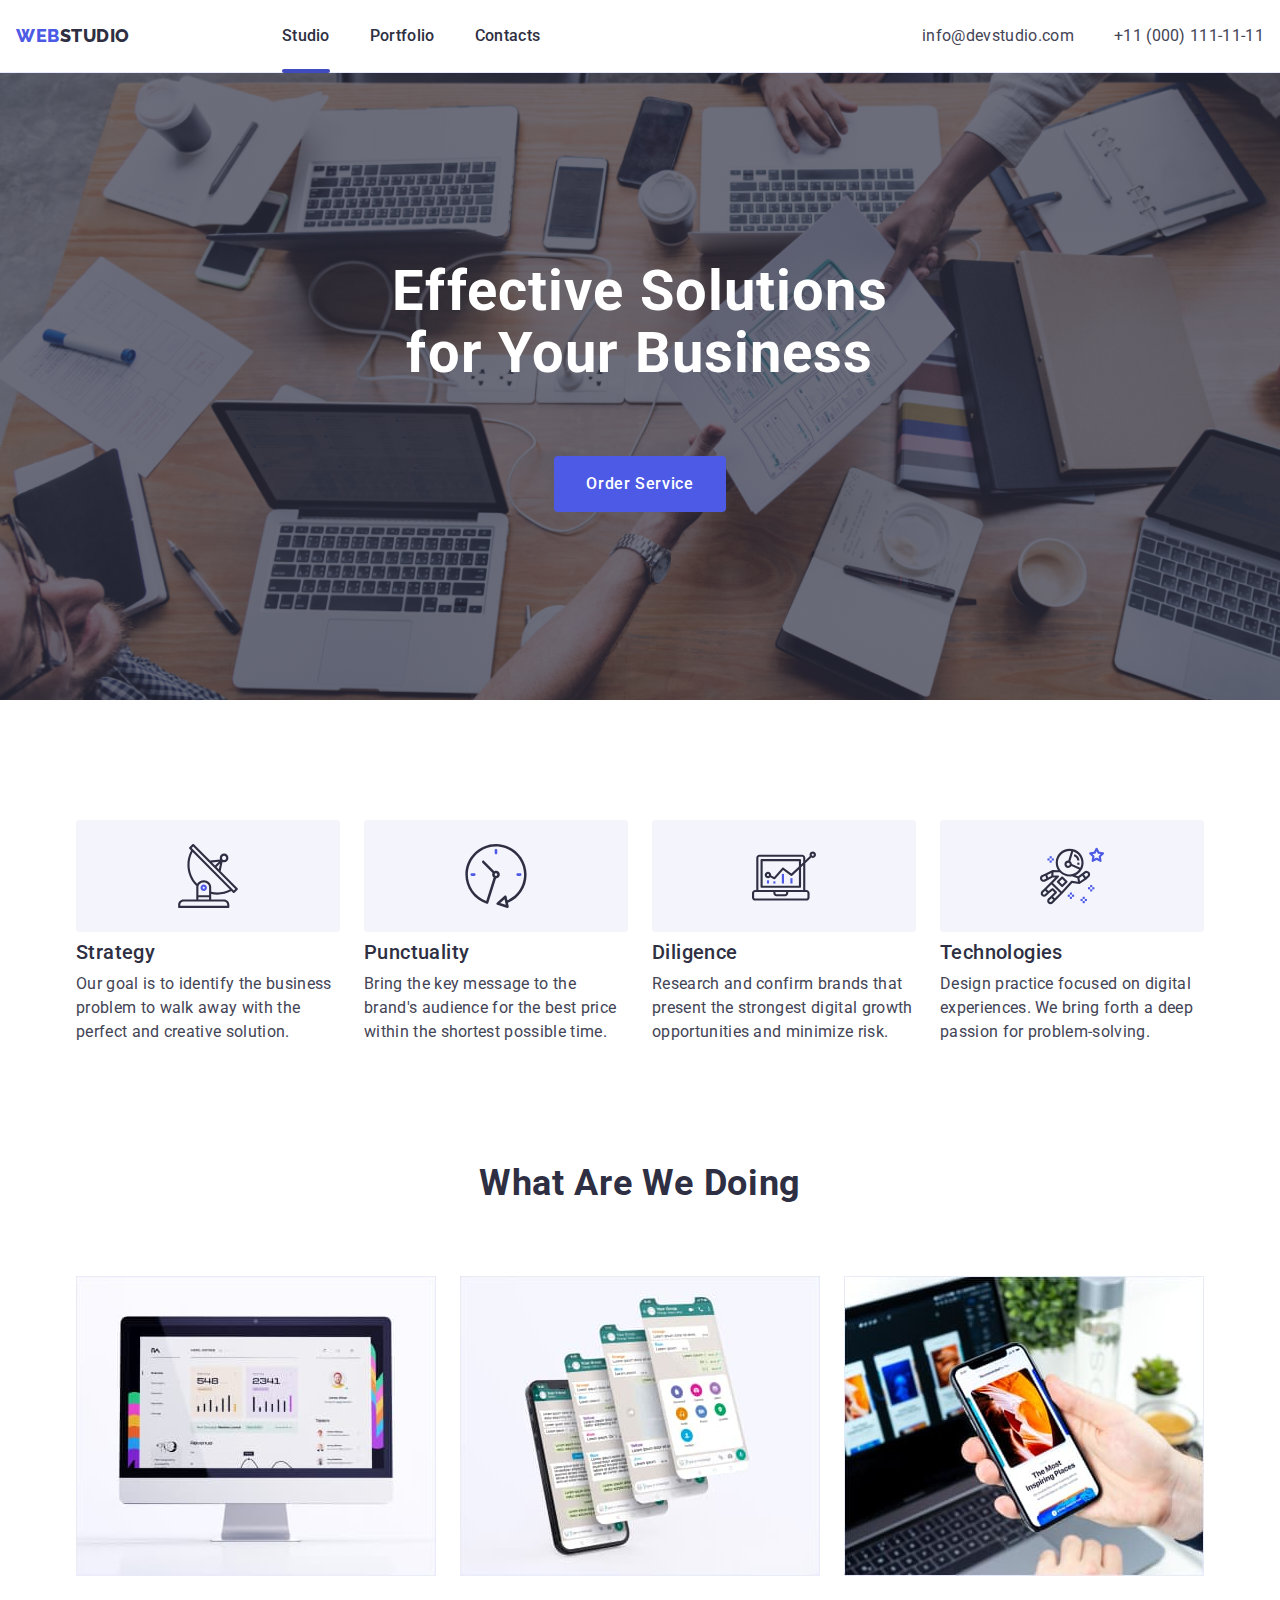
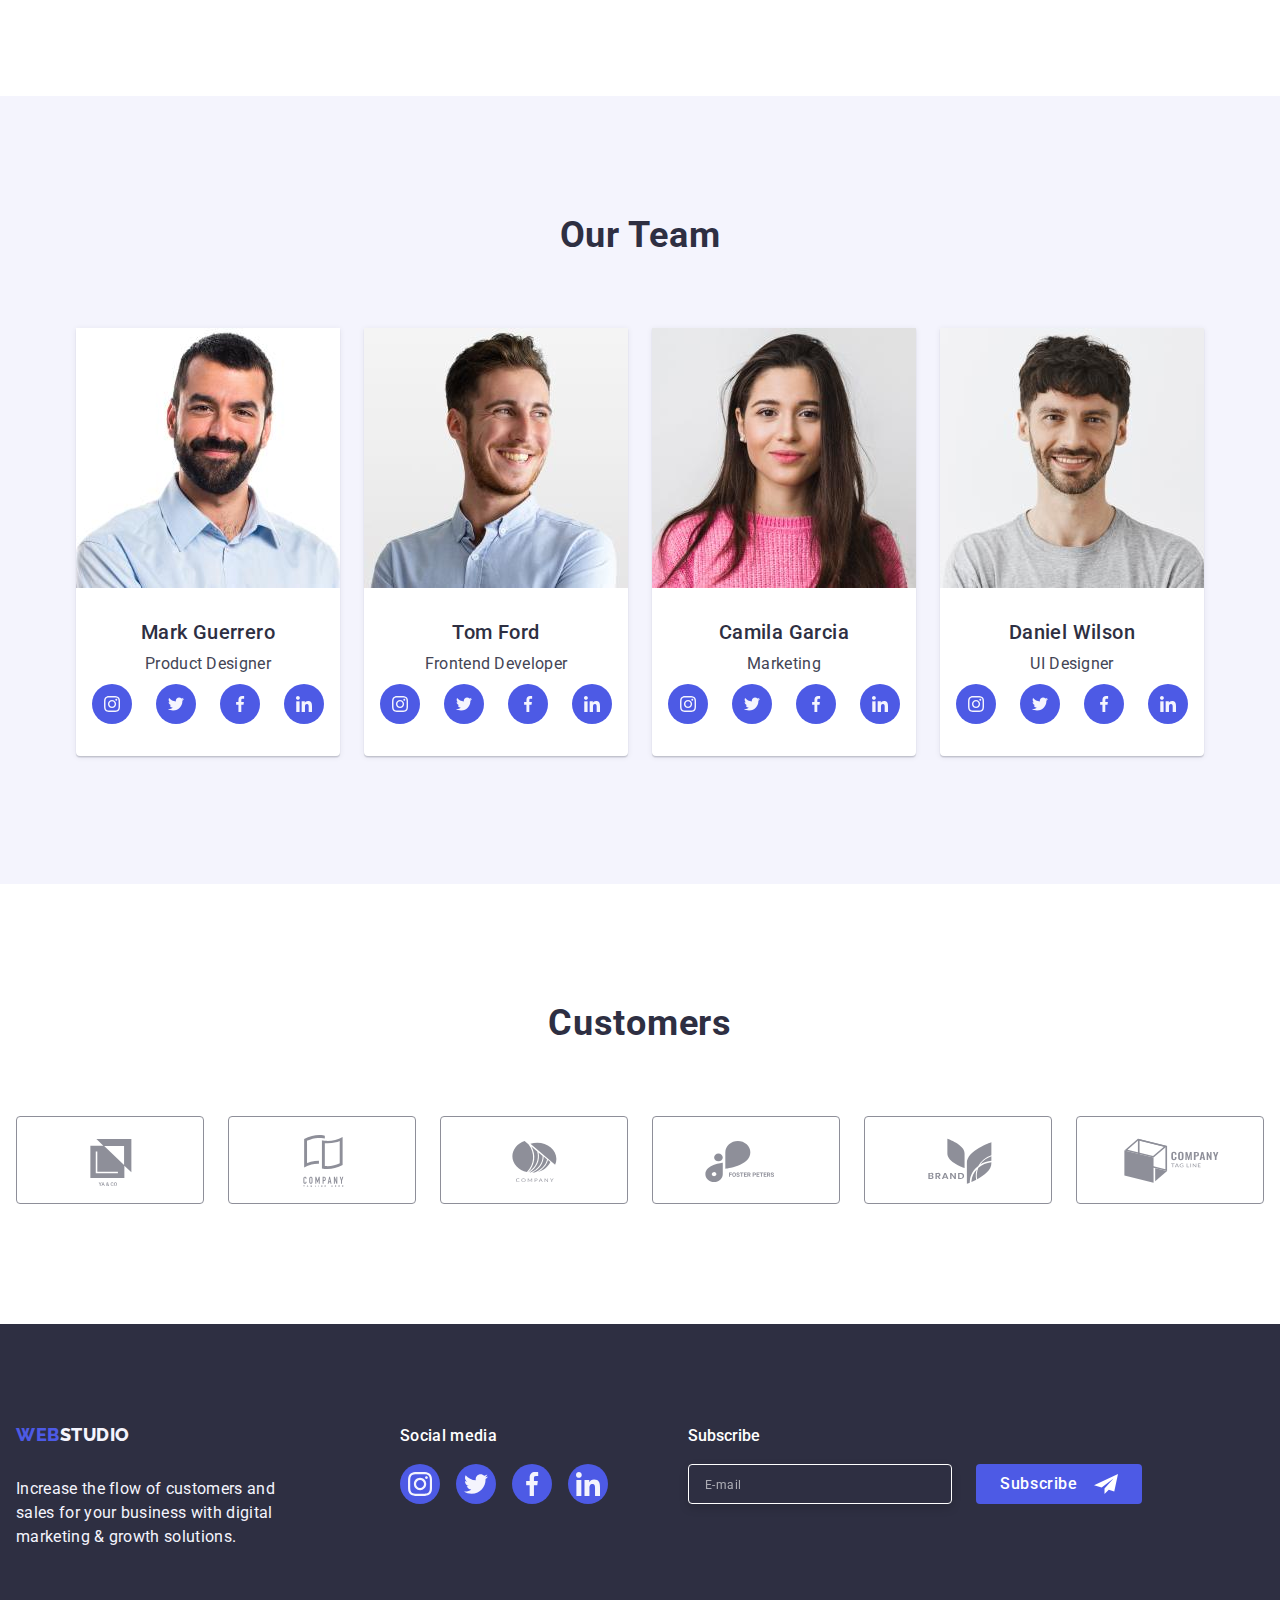
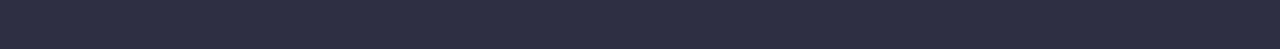
==== commit 93f55286: "fix hamburger" ====
--- a/index.html
+++ b/index.html
@@ -75,6 +75,7 @@
                         </ul>
                     </nav>
                 </div>
+            <div class="hamb">
                 <div class="menu-middle-content">
                     <a href="tel:+110001111111" class="mobile-menu-tel link">+11 (000) 111-11-11</a>
                     <a href="mailto:info@devstudio.com" class="mobile-menu-email link">info@devstudio.com</a>
@@ -111,6 +112,7 @@
                         </li>
                     </ul>
                 </div>
+            </div>
             </div>
         </div>
     </header>
@@ -133,8 +135,8 @@
                                 <use href="./images/icons.svg#icon-antenna"></use>
                             </svg>
                         </div>
-                        <h3 class="subtitle features-subtitle">Strategy</h3>
-                        <p class="descr features-descr">Our goal is to identify the business
+                        <h3 class="features-subtitle">Strategy</h3>
+                        <p class="features-descr">Our goal is to identify the business
                             problem to walk away with the perfect and creative solution.</p>
                     </li>
                     <li class="features-item">
@@ -143,8 +145,8 @@
                                 <use href="./images/icons.svg#icon-clock"></use>
                             </svg>
                         </div>
-                        <h3 class="subtitle  features-subtitle">Punctuality</h3>
-                        <p class="descr features-descr">Bring the key message to the brand's audience for the best price within the shortest possible
+                        <h3 class="features-subtitle">Punctuality</h3>
+                        <p class="features-descr">Bring the key message to the brand's audience for the best price within the shortest possible
                             time.</p>
                     </li>
                     <li class="features-item">
@@ -153,8 +155,8 @@
                                 <use href="./images/icons.svg#icon-diagram"></use>
                             </svg>
                         </div>
-                        <h3 class="subtitle  features-subtitle">Diligence</h3>
-                        <p class="descr features-descr">Research and confirm brands that present the strongest digital growth opportunities and
+                        <h3 class="features-subtitle">Diligence</h3>
+                        <p class="features-descr">Research and confirm brands that present the strongest digital growth opportunities and
                             minimize
                             risk.</p>
                     </li>
@@ -164,8 +166,8 @@
                                 <use href="./images/icons.svg#icon-astronaut"></use>
                             </svg>
                         </div>
-                        <h3 class="subtitle  features-subtitle">Technologies</h3>
-                        <p class="descr features-descr">Design practice focused on digital experiences. We bring forth a deep passion for
+                        <h3 class="features-subtitle">Technologies</h3>
+                        <p class="features-descr">Design practice focused on digital experiences. We bring forth a deep passion for
                             problem-solving.</p>
                     </li>
                 </ul>
--- a/css/styles.css
+++ b/css/styles.css
@@ -420,6 +420,7 @@
     line-height: 1.5;
     letter-spacing: 0.02em;
     width: 264px;
+    margin-bottom: 72px;
     color: var(--light-mode-bg);
 }
 .footer-container {
@@ -964,6 +965,9 @@
 .mobile-menu-item:not(:last-child) {
     margin-bottom: 24px;
 }
+.hamb{
+    display: block;
+}
 
 .mobile-menu-link {
     font-weight: 700;
@@ -984,7 +988,7 @@
 
 
 .menu-middle-content {
-    margin-top: 200px;
+
     margin-bottom: 48px;
 }
 
--- a/css/tablet.css
+++ b/css/tablet.css
@@ -71,13 +71,21 @@
         align-items: flex-start;
         flex-direction: column;
     }
-    
+   .photo-list {
+       display: flex;
+       justify-content: center;
+       flex-wrap: wrap;
+       align-items: center;
+       gap: 48px 24px;
+   }
+
+
     .team {
         padding: 96px;
         padding-bottom: 104px;
     }
     .team-container {
-        margin: 0;
+        margin: 0 auto;
         padding: 0;
     }
 
@@ -134,6 +142,9 @@
         height: 40px;
         gap: 24px;
     }
+    .footer-descr {
+        margin-bottom: 0;
+    }
     .footer-subscribe{
         text-align: left;
     }
--- a/css/desktop.css
+++ b/css/desktop.css
@@ -1,6 +1,6 @@
 @media screen and (min-width: 1158px) {
     .container {
-        max-width: 1158px;
+        min-width: 1158px;
         margin: 0 auto;
     }
     .header {
@@ -39,6 +39,9 @@
         padding-top: 120px;       
     }
     .features-list {
+        display: flex;
+        justify-content: center;
+        align-items: center;
         flex-direction: row;
         gap: 24px;
     }
@@ -74,6 +77,13 @@
     .team-item {
         width: 264px;
     }
+   .photo-list {
+       display: flex;
+       justify-content: center;
+       flex-wrap: wrap;
+       align-items: center;
+       gap: 48px 24px;
+   }
     .customers {
         padding-top: 120px;
         padding-bottom: 120px;
@@ -91,6 +101,9 @@
     .footer-container {
         flex-direction: row;
         gap: 80px;
+    }
+    .footer-descr {
+        margin-bottom: 0;
     }
     .footer-tablet-container {
         display: flex;
